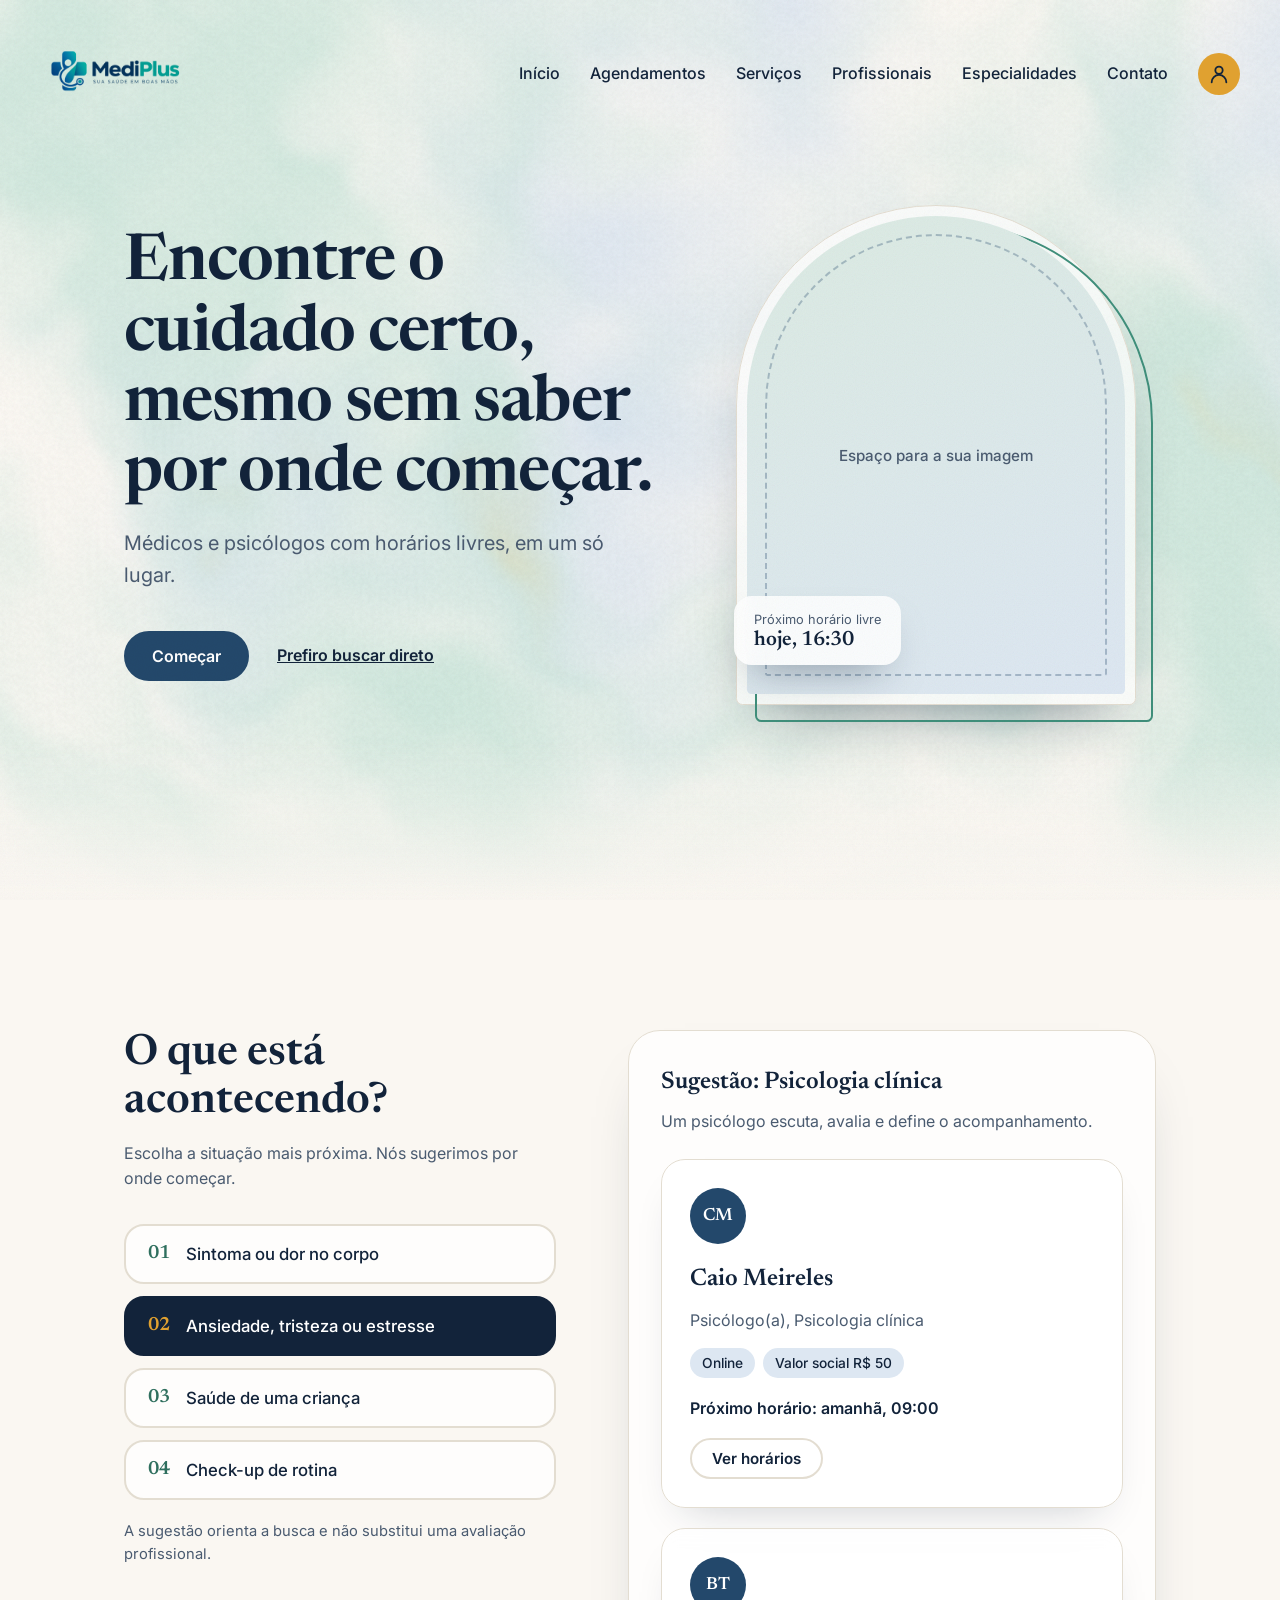
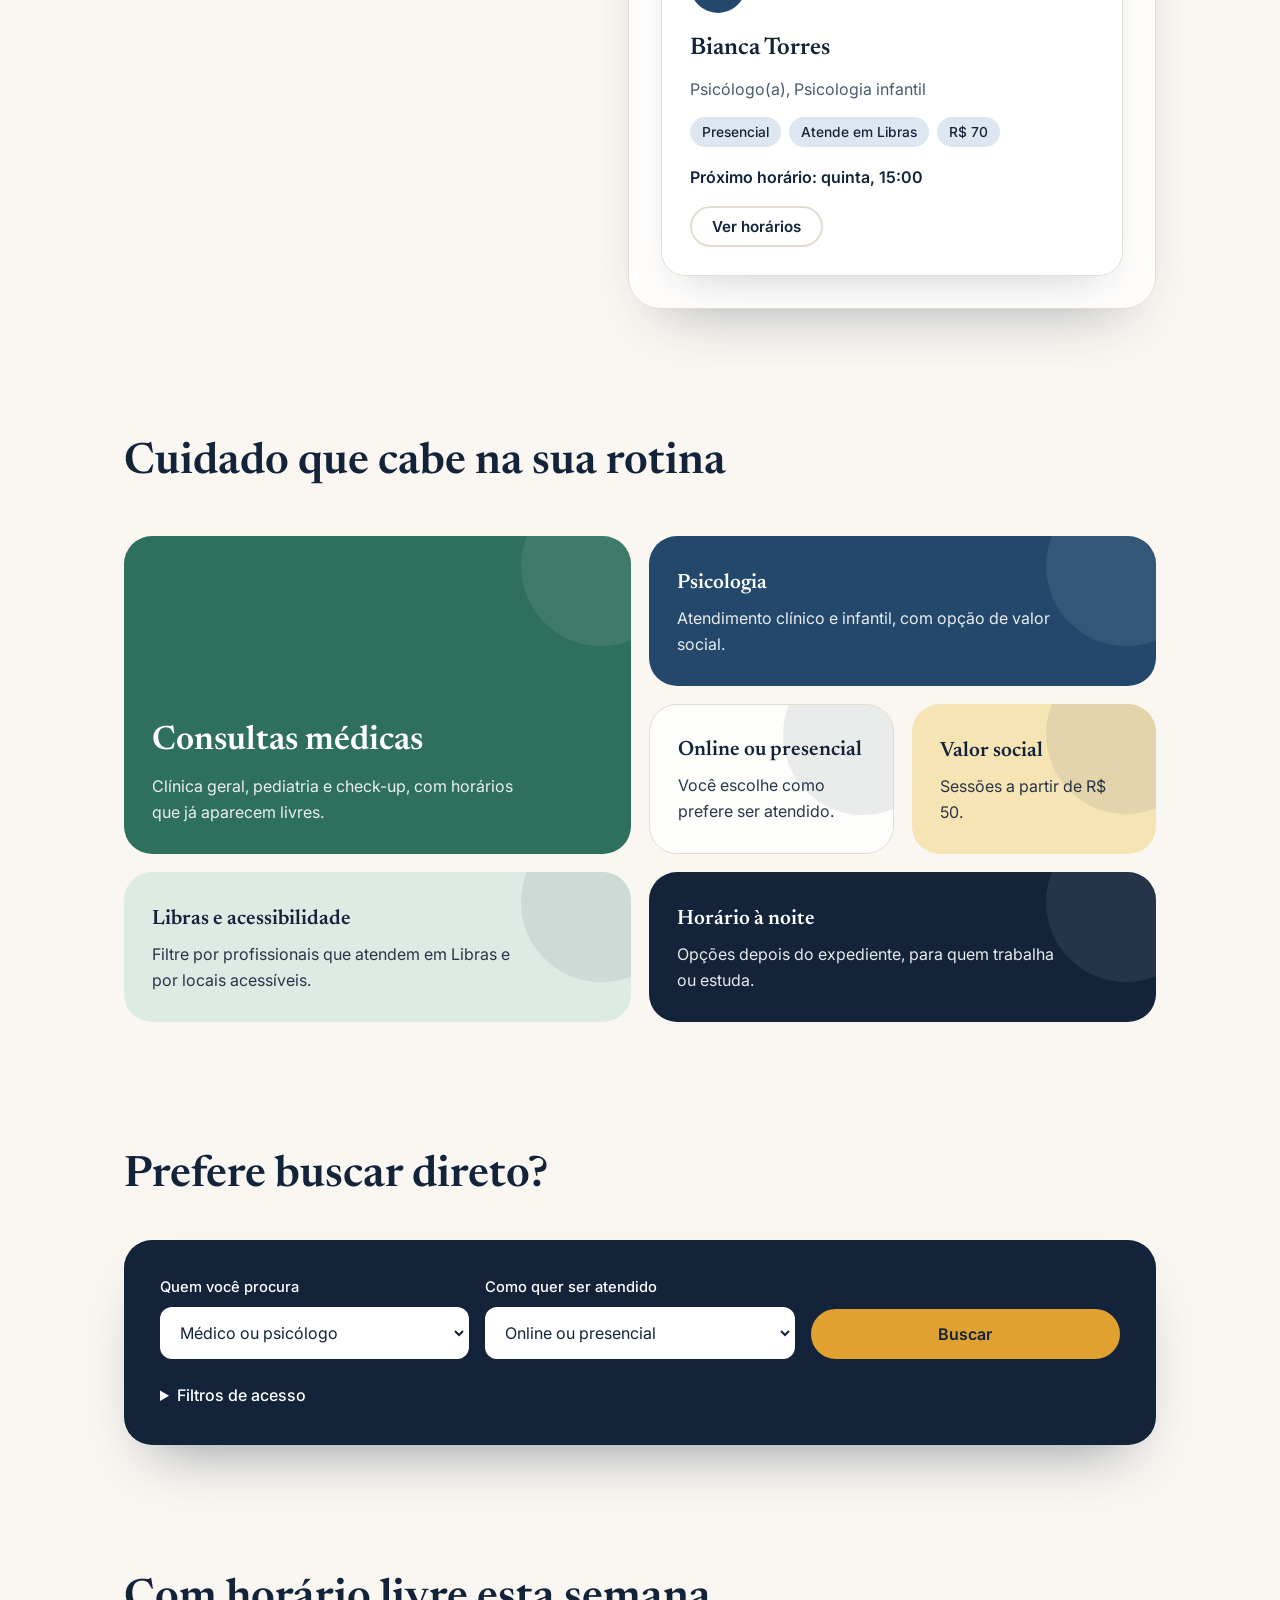
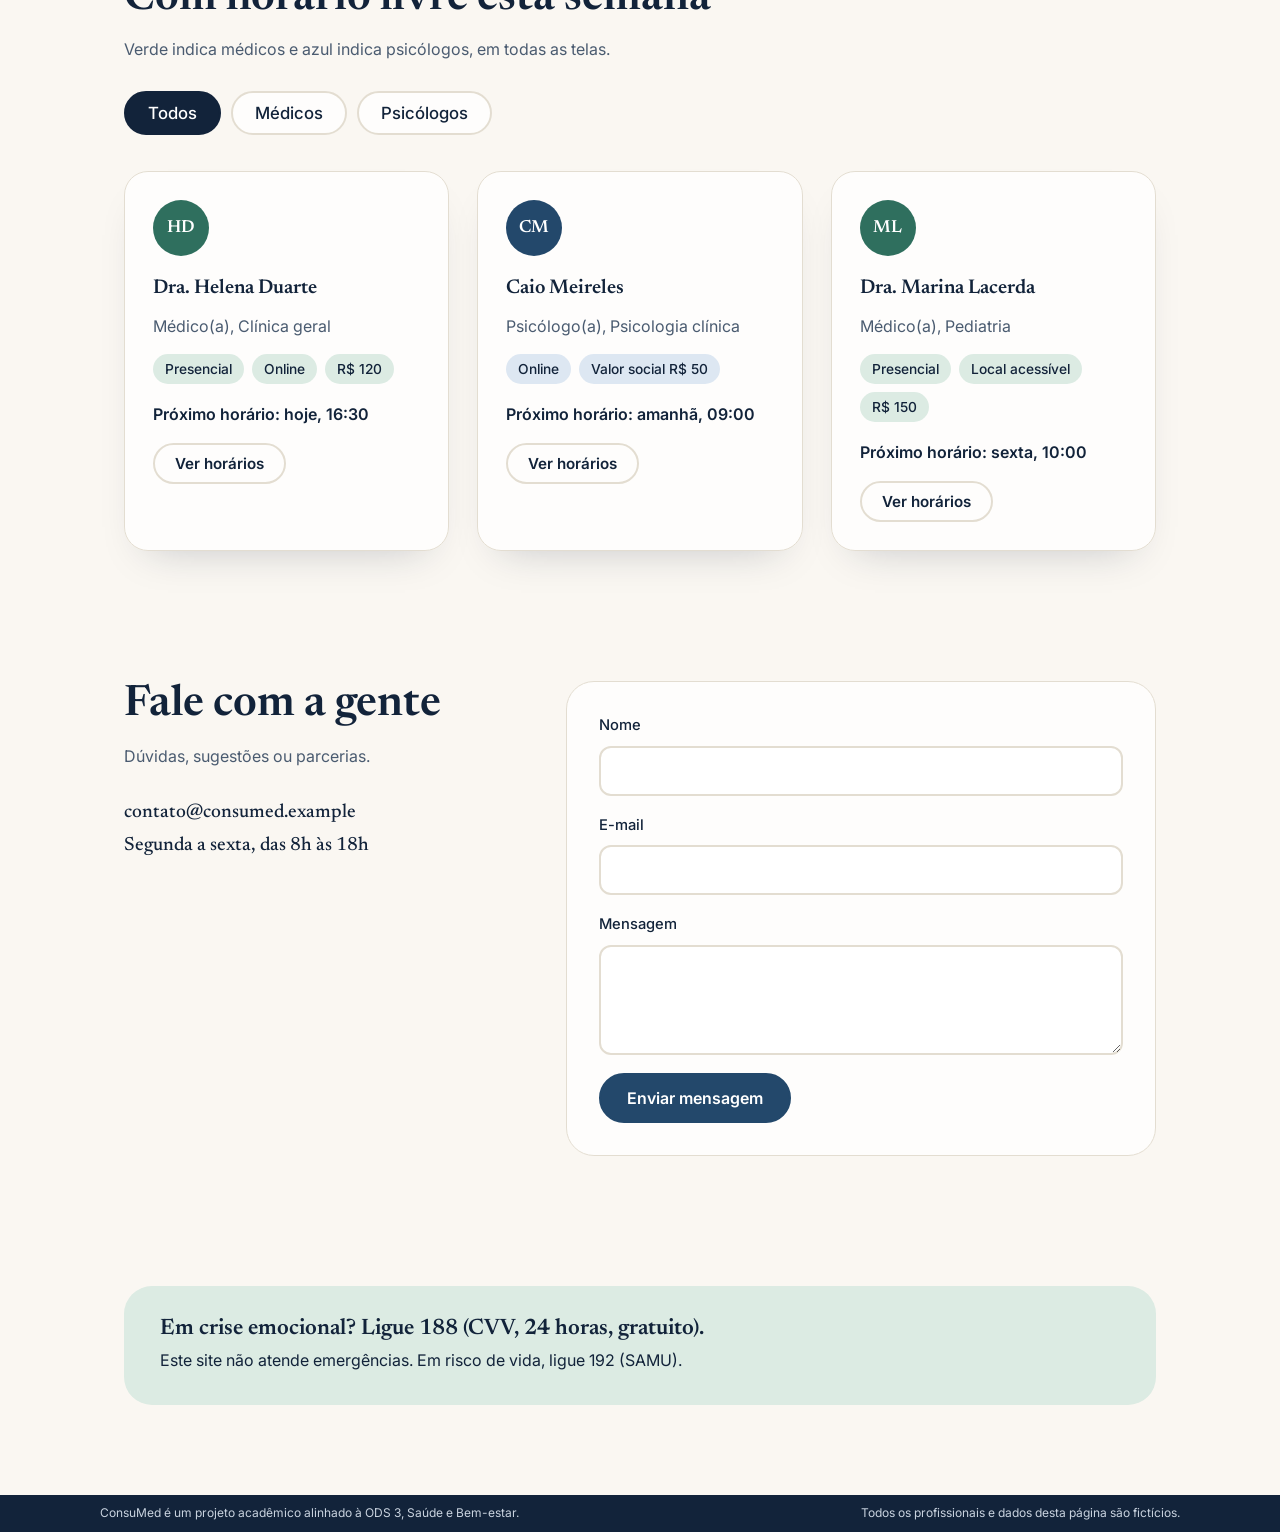
==== index.html @ 1f9f58d7 "Adicionado o botão especialidades na página index" ====
<!DOCTYPE html>
<html lang="pt-BR">
    <head>
        <meta charset="UTF-8" />
        <meta name="viewport" content="width=device-width, initial-scale=1, viewport-fit=cover" />
        <meta name="description" content="Encontre médicos e psicólogos com horários livres, mesmo sem saber por onde começar."/>
        <title>ConsuMed</title>
        <link rel="preconnect" href="https://fonts.googleapis.com" />
        <link rel="preconnect" href="https://fonts.gstatic.com" crossorigin />
        <link href="https://fonts.googleapis.com/css2?family=Inter:ital,opsz,wght@0,14..32,100..900;1,14..32,100..900&family=Newsreader:ital,opsz,wght@0,6..72,200..800;1,6..72,200..800&display=swap" rel="stylesheet"/>
        <link rel="stylesheet" href="style.css" />
    </head>
 
    <body>
        <header class="top" id="hd">
            <div class="in">
                <a class="logo" href="index.html">
                    <img src="imagens/logo.png" alt="ConsuMed, página inicial"/>
                </a>
                <nav aria-label="Principal" id="menu">
                    <a class="l" href="index.html#inicio">Início</a>
                    <a class="l" href="agendamento.html">Agendamentos</a>
                    <a class="l" href="index.html#servicos">Serviços</a>
                    <a class="l" href="index.html#profissionais">Profissionais</a>
                    <a class="l" href="especialidades.html">Especialidades</a>
                    <a class="l" href="index.html#contato">Contato</a>
                    <a class="user" href="#" aria-label="Entrar na sua conta">
                        <svg viewBox="0 0 24 24" width="22" height="22" fill="none" stroke=" currentColor"stroke-width="2" stroke-linecap="round" stroke-linejoin="round" aria-hidden="true">
                            <circle cx="12" cy="8" r="4" />
                            <path d="M4 21c0-4.4 3.6-8 8-8s8 3.6 8 8" />
                        </svg>
                    </a>
                </nav>
                <button class="burger" type="button" aria-label="Abrir menu" aria-expanded="false" aria-controls="menu">
                    <span></span>
                </button>
            </div>
        </header>
 
        <main>
            <section class="hero" id="inicio" aria-labelledby="h1">
                <canvas id="sh" aria-hidden="true"></canvas>
                <div class="wrap">
                    <div>
                        <h1 id="h1">Encontre o cuidado certo, mesmo sem saber por onde começar.</h1>
                        <p class="lead"> Médicos e psicólogos com horários livres, em um só lugar.</p>
                        <div class="cta">
                            <a class="btn" href="#comecar">Começar</a>
                            <a class="t" href="#buscar">Prefiro buscar direto</a>
                        </div>
                    </div>
                    <div class="arte">
                        <figure class="moldura" data-d=".12">
                            <div class="foto">
                                <!-- Para encaixar a imagem, coloque aqui: <img src="imagens/hero.jpg" alt="Descrição da imagem"> -->
                            </div>
                        </figure>
                        <div class="flutua" data-d=".4" aria-hidden="true">
                            <small>Próximo horário livre</small>
                            <b>hoje, 16:30</b>
                        </div>
                    </div>
                </div>
            </section>
 
            <section class="s c" id="comecar" aria-labelledby="t-comecar">
                <div class="wrap">
                    <h2 id="t-comecar">O que está acontecendo?</h2>
                    <p class="sub">Escolha a situação mais próxima. Nós sugerimos por onde começar.</p>
 
                    <div class="chips" id="chips" role="group" aria-label="Situações">
                        <button type="button" class="chip" aria-pressed="false" aria-controls="sug-0">Sintoma ou dor no corpo</button>
                        <button type="button" class="chip" aria-pressed="true" aria-controls="sug-1">Ansiedade, tristeza ou estresse</button>
                        <button type="button" class="chip" aria-pressed="false" aria-controls="sug-2">Saúde de uma criança</button>
                        <button type="button" class="chip" aria-pressed="false" aria-controls="sug-3">Check-up de rotina</button>
                    </div>
 
                    <div id="out" aria-live="polite">
                        <div class="fade" id="sug-0" hidden>
                            <h3>Sugestão: Clínica geral</h3>
                            <p class="why">O clínico avalia e encaminha, se preciso.</p>
                            <div class="pair">
                                <article class="pro m">
                                    <div class="av" aria-hidden="true">HD</div>
                                    <h3>Dra. Helena Duarte</h3>
                                    <p class="esp">Médico(a), Clínica geral</p>
                                    <ul class="tags">
                                        <li>Presencial</li>
                                        <li>Online</li>
                                        <li>R$ 120</li>
                                    </ul>
                                    <p class="slot">Próximo horário: hoje, 16:30</p>
                                    <a class="btn ghost" href="especialidades.html?profissional=helena-duarte">Ver horários</a>
                                </article>

                                <article class="pro m">
                                    <div class="av" aria-hidden="true">OP</div>
                                    <h3>Dr. Otávio Pires</h3>
                                    <p class="esp">Médico(a), Clínica geral</p>
                                    <ul class="tags">
                                        <li>Online</li>
                                        <li>R$ 90</li>
                                        <li>Horário à noite</li>
                                    </ul>
                                    <p class="slot">Próximo horário: amanhã, 19:00</p>
                                    <a class="btn ghost" href="especialidades.html?profissional=otavio-pires">Ver horários</a>
                                </article>
                            </div>
                        </div>
 
                        <div class="fade" id="sug-1">
                            <h3>Sugestão: Psicologia clínica</h3>
                            <p class="why">Um psicólogo escuta, avalia e define o acompanhamento.</p>
                            <div class="pair">
                                <article class="pro p">
                                    <div class="av" aria-hidden="true">CM</div>
                                    <h3>Caio Meireles</h3>
                                    <p class="esp">Psicólogo(a), Psicologia clínica</p>
                                    <ul class="tags">
                                        <li>Online</li>
                                        <li>Valor social R$ 50</li>
                                    </ul>
                                    <p class="slot">Próximo horário: amanhã, 09:00</p>
                                    <a class="btn ghost" href="especialidades.html?profissional=caio-meireles">Ver horários</a>
                                </article>

                                <article class="pro p">
                                    <div class="av" aria-hidden="true">BT</div>
                                    <h3>Bianca Torres</h3>
                                    <p class="esp">Psicólogo(a), Psicologia infantil</p>
                                    <ul class="tags">
                                        <li>Presencial</li>
                                        <li>Atende em Libras</li>
                                        <li>R$ 70</li>
                                    </ul>
                                    <p class="slot">Próximo horário: quinta, 15:00</p>
                                    <a class="btn ghost" href="especialidades.html?profissional=bianca-torres">Ver horários</a>
                                </article>
                            </div>
                        </div>
 
                        <div class="fade" id="sug-2" hidden>
                            <h3>Sugestão: Pediatria e psicologia infantil</h3>
                            <p class="why">Para crescimento, rotina, comportamento e aprendizagem.</p>
                            <div class="pair">
                                <article class="pro m">
                                    <div class="av" aria-hidden="true">ML</div>
                                    <h3>Dra. Marina Lacerda</h3>
                                    <p class="esp">Médico(a), Pediatria</p>
                                    <ul class="tags">
                                        <li>Presencial</li>
                                        <li>Local acessível</li>
                                        <li>R$ 150</li>
                                    </ul>
                                    <p class="slot">Próximo horário: sexta, 10:00</p>
                                    <a class="btn ghost" href="especialidades.html?profissional=marina-lacerda">Ver horários</a>
                                </article>

                                <article class="pro p">
                                    <div class="av" aria-hidden="true">BT</div>
                                    <h3>Bianca Torres</h3>
                                    <p class="esp">Psicólogo(a), Psicologia infantil</p>
                                    <ul class="tags">
                                        <li>Presencial</li>
                                        <li>Atende em Libras</li>
                                        <li>R$ 70</li>
                                    </ul>
                                    <p class="slot">Próximo horário: quinta, 15:00</p>
                                    <a class="btn ghost" href="especialidades.html?profissional=bianca-torres">Ver horários</a>
                                </article>
                            </div>
                        </div>
 
                        <div class="fade" id="sug-3" hidden>
                            <h3>Sugestão: Clínica geral</h3>
                            <p class="why">Consulta preventiva, sem sintoma específico.</p>
                            <div class="pair">
                                <article class="pro m">
                                    <div class="av" aria-hidden="true">HD</div>
                                    <h3>Dra. Helena Duarte</h3>
                                    <p class="esp">Médico(a), Clínica geral</p>
                                    <ul class="tags">
                                        <li>Presencial</li>
                                        <li>Online</li>
                                        <li>R$ 120</li>
                                    </ul>
                                    <p class="slot">Próximo horário: hoje, 16:30</p>
                                    <a class="btn ghost" href="especialidades.html?profissional=helena-duarte">Ver horários</a>
                                </article>

                                <article class="pro m">
                                    <div class="av" aria-hidden="true">OP</div>
                                    <h3>Dr. Otávio Pires</h3>
                                    <p class="esp">Médico(a), Clínica geral</p>
                                    <ul class="tags">
                                        <li>Online</li>
                                        <li>R$ 90</li>
                                        <li>Horário à noite</li>
                                    </ul>
                                    <p class="slot">Próximo horário: amanhã, 19:00</p>
                                    <a class="btn ghost" href="especialidades.html?profissional=otavio-pires">Ver horários
                                    </a>
                                </article>
                            </div>
                        </div>
                    </div>
 
                    <p class="sub">A sugestão orienta a busca e não substitui uma avaliação profissional.</p>
                </div>
            </section>
 
            <section class="s" id="servicos" aria-labelledby="t-serv">
                <div class="wrap">
                    <h2 id="t-serv">Cuidado que cabe na sua rotina</h2>
                    <div class="bento">
                        <article class="tile t-med">
                            <h3>Consultas médicas</h3>
                            <p>Clínica geral, pediatria e check-up, com horários que já aparecem livres.</p>
                        </article>

                        <article class="tile t-psi">
                            <h3>Psicologia</h3>
                            <p>Atendimento clínico e infantil, com opção de valor social.</p>
                        </article>

                        <article class="tile t-on">
                            <h3>Online ou presencial</h3>
                            <p>Você escolhe como prefere ser atendido.</p>
                        </article>

                        <article class="tile t-val">
                            <h3>Valor social</h3>
                            <p>Sessões a partir de R$ 50.</p>
                        </article>

                        <article class="tile t-lib">
                            <h3>Libras e acessibilidade</h3>
                            <p>Filtre por profissionais que atendem em Libras e por locais acessíveis.</p>
                        </article>

                        <article class="tile t-noi">
                            <h3>Horário à noite</h3>
                            <p>Opções depois do expediente, para quem trabalha ou estuda.</p>
                        </article>
                    </div>
                </div>
            </section>
 
            <section class="s c" id="buscar" aria-labelledby="t-buscar">
                <div class="wrap">
                    <h2 id="t-buscar">Prefere buscar direto?</h2>
                    <form class="search" method="get" action="especialidades.html">
                        <div class="fields">
                            <label for="profissional">Quem você procura
                                <select id="profissional" name="profissional">
                                    <option value="">Médico ou psicólogo</option>
                                    <option value="medico">Médico</option>
                                    <option value="psicologo">Psicólogo</option>
                                </select>
                            </label>
 
                            <label for="atendimento">Como quer ser atendido
                                <select id="atendimento" name="atendimento">
                                    <option value="">Online ou presencial</option>
                                    <option value="online">Online</option>
                                    <option value="presencial">Presencial</option>
                                </select>
                            </label>
 
                            <button class="btn" type="submit">Buscar</button>
                        </div>
 
                        <details>
                            <summary>Filtros de acesso</summary>
                            <div class="access">
                                <button type="button" class="tog" aria-pressed="false">Valor social</button>
                                <button type="button" class="tog" aria-pressed="false">Atende em Libras</button>
                                <button type="button" class="tog" aria-pressed="false">Local acessível</button>
                                <button type="button" class="tog" aria-pressed="false">Horário à noite</button>
                            </div>
                        </details>
                    </form>
                </div>
            </section>
 
            <section class="s c" id="profissionais" aria-labelledby="t-prof">
                <div class="wrap">
                    <h2 id="t-prof">Com horário livre esta semana</h2>
                    <p class="sub">Verde indica médicos e azul indica psicólogos, em todas as telas.</p>
                    <div class="tabs" role="group" aria-label="Filtrar por tipo">
                        <button type="button" class="tab" aria-pressed="true" data-f="todos">Todos</button>
                        <button type="button" class="tab" aria-pressed="false" data-f="m">Médicos</button>
                        <button type="button" class="tab" aria-pressed="false" data-f="p">Psicólogos</button>
                    </div>

                    <div class="list" id="feat">
                        <article class="pro m">
                            <div class="av" aria-hidden="true">HD</div>
                            <h3>Dra. Helena Duarte</h3>
                            <p class="esp">Médico(a), Clínica geral</p>
                            <ul class="tags">
                                <li>Presencial</li>
                                <li>Online</li>
                                <li>R$ 120</li>
                            </ul>
                            <p class="slot">Próximo horário: hoje, 16:30</p>
                            <a class="btn ghost" href="especialidades.html?profissional=helena-duarte">Ver horários</a>
                        </article>

                        <article class="pro p">
                            <div class="av" aria-hidden="true">CM</div>
                            <h3>Caio Meireles</h3>
                            <p class="esp">Psicólogo(a), Psicologia clínica</p>
                            <ul class="tags">
                                <li>Online</li>
                                <li>Valor social R$ 50</li>
                            </ul>
                            <p class="slot">Próximo horário: amanhã, 09:00</p>
                            <a class="btn ghost" href="especialidades.html?profissional=caio-meireles">Ver horários</a>
                        </article>

                        <article class="pro m">
                            <div class="av" aria-hidden="true">ML</div>
                            <h3>Dra. Marina Lacerda</h3>
                            <p class="esp">Médico(a), Pediatria</p>
                            <ul class="tags">
                                <li>Presencial</li>
                                <li>Local acessível</li>
                                <li>R$ 150</li>
                            </ul>
                            <p class="slot">Próximo horário: sexta, 10:00</p>
                            <a class="btn ghost" href="especialidades.html?profissional=marina-lacerda">Ver horários</a>
                        </article>
                    </div>
                </div>
            </section>
 
            <section class="s" id="contato" aria-labelledby="t-contato">
                <div class="wrap contato">
                    <div>
                        <h2 id="t-contato">Fale com a gente</h2>
                        <p class="sub">Dúvidas, sugestões ou parcerias.</p>
                        <p class="info">contato@consumed.example
                            <br />Segunda a sexta, das 8h às 18h
                        </p>
                    </div>
                    <form class="form" method="post" action="#">
                        <label for="nome">Nome
                            <input id="nome" name="nome" type="text" autocomplete="name" required />
                        </label>

                        <label for="email">E-mail
                            <input id="email" name="email" type="email" autocomplete="email" required/>
                        </label>

                        <label for="msg">Mensagem
                            <textarea id="msg" name="mensagem" rows="4" required></textarea>
                        </label>
                        <button class="btn" type="submit">Enviar mensagem</button>
                    </form>
                </div>
            </section>
 
            <div class="wrap">
                <div class="crisis" role="note">
                    <strong>Em crise emocional? Ligue 188 (CVV, 24 horas, gratuito).</strong>
                    <span>Este site não atende emergências. Em risco de vida, ligue 192 (SAMU).</span>
                </div>
            </div>
        </main>
 
        <footer>
            <div class="in">
                <span>ConsuMed é um projeto acadêmico alinhado à ODS 3, Saúde e Bem-estar.</span>
                <span>Todos os profissionais e dados desta página são fictícios.</span>
            </div>
        </footer>
 
        <script src="script.js" defer></script>
    </body>
</html>
---- style.css ----
/* Paleta: papel #FAF7F2, tinta #12233A, azul (psicólogos), verde (médicos), âmbar (destaque) */
:root {
    --paper: #faf7f2;
    --ink: #12233a;
    --amber: #e0a130;
    --muted: #4a5b70;
    --blue: #23486b;
    --green: #2f6f5e;
    --green-l: #3f8f7b;
    --mint: #dcebe3;
    --sky: #dde7f2;
    --line: #e3ddd1;
    --card: rgba(255, 255, 255, 0.72);
    --serif: 'Newsreader', Georgia, serif;
    --sans: 'Inter', system-ui, sans-serif;
}
* {
    margin: 0;
    padding: 0;
    box-sizing: border-box;
}
html {
    scroll-behavior: smooth;
    scroll-padding-top: 90px;
    overflow-x: clip;
}
body {
    font-family: var(--sans);
    font-size: 16px;
    line-height: 1.6;
    background: var(--paper);
    color: var(--ink);
    overflow-x: clip;
}
h1,
h2,
h3,
h4 {
    font-family: var(--serif);
    font-weight: 600;
    color: var(--ink);
}
[hidden] {
    display: none !important;
}
a:focus-visible,
button:focus-visible,
input:focus-visible,
textarea:focus-visible,
select:focus-visible {
    outline: 3px solid var(--amber);
    outline-offset: 3px;
}
.wrap {
    position: relative;
    z-index: 2;
    max-width: 1080px;
    margin: 0 auto;
    padding: 0 24px;
}
 
/* Grão sobre a página */
body::before {
    content: '';
    position: fixed;
    inset: 0;
    pointer-events: none;
    z-index: 50;
    opacity: 0.07;
    mix-blend-mode: multiply;
    background-image: url("data:image/svg+xml,%3Csvg xmlns='http://www.w3.org/2000/svg' width='160' height='160'%3E%3Cfilter id='n'%3E%3CfeTurbulence type='fractalNoise' baseFrequency='.9' numOctaves='2' stitchTiles='stitch'/%3E%3C/filter%3E%3Crect width='100%25' height='100%25' filter='url(%23n)'/%3E%3C/svg%3E");
}
 
/* Header fixo: transparente no topo, #12233A depois de rolar */
header {
    position: fixed;
    top: 0;
    left: 0;
    width: 100%;
    z-index: 1000;
    padding: 24px 40px;
    background: transparent;
    color: var(--ink);
    transition:
        background-color 0.3s ease,
        color 0.3s ease,
        padding 0.3s ease,
        box-shadow 0.3s ease;
}
header.scrolled,
header.open {
    background: #12233a;
    color: #ffffff;
}
header.scrolled {
    padding: 10px 40px;
    box-shadow: 0 2px 10px rgba(0, 0, 0, 0.2);
}
header .in {
    max-width: 1200px;
    margin: 0 auto;
    display: flex;
    align-items: center;
    justify-content: space-between;
    gap: 24px;
}
.logo img {
    width: 150px;
    display: block;
    transition: filter 0.3s ease;
}
header.scrolled .logo img,
header.open .logo img {
    filter: brightness(0) invert(1);
} /* remova se o logo já for claro */
nav {
    display: flex;
    align-items: center;
    gap: 30px;
}
nav a.l {
    text-decoration: none;
    color: inherit;
    font-weight: 500;
}
nav a.l:hover {
    text-decoration: underline;
    text-underline-offset: 6px;
}
.user {
    display: grid;
    place-items: center;
    width: 42px;
    height: 42px;
    border-radius: 50%;
    background: #e0a130;
    color: #12233a;
    transition: transform 0.2s ease;
}
.user:hover {
    transform: scale(1.06);
}
.burger {
    display: none;
    width: 44px;
    height: 44px;
    border: 0;
    background: transparent;
    color: inherit;
    cursor: pointer;
    place-items: center;
}
.burger span {
    display: block;
    width: 22px;
    height: 2px;
    background: currentColor;
    box-shadow:
        0 7px currentColor,
        0 -7px currentColor;
}
 
/* Botões */
.btn {
    display: inline-block;
    font: 600 1rem var(--sans);
    padding: 13px 26px;
    border-radius: 999px;
    background: var(--blue);
    color: #fff;
    text-decoration: none;
    border: 2px solid var(--blue);
    cursor: pointer;
    transition: background-color 0.2s ease;
}
.btn:hover {
    background: #1a3a5b;
}
.btn.ghost {
    background: transparent;
    color: var(--ink);
    border-color: var(--line);
    padding: 9px 20px;
    font-size: 0.95rem;
}
.btn.ghost:hover {
    background: #fff;
}
 
/* Hero */
.hero {
    position: relative;
    min-height: 100vh;
    display: flex;
    align-items: center;
    overflow: hidden;
    padding: 120px 0 110px;
}
#sh {
    position: absolute;
    inset: 0;
    width: 100%;
    height: 100%;
    background: linear-gradient(120deg, #dcebe3, #faf7f2 55%, #dde7f2);
}
.hero::after {
    content: '';
    position: absolute;
    left: 0;
    right: 0;
    bottom: 0;
    height: 160px;
    background: linear-gradient(transparent, var(--paper));
}
.hero .wrap {
    display: grid;
    gap: 56px;
    align-items: center;
    width: 100%;
}
.hero h1 {
    font-size: clamp(2.4rem, 5.4vw, 4rem);
    line-height: 1.1;
    letter-spacing: -0.015em;
    max-width: 12em;
    margin-bottom: 1rem;
}
.hero p.lead {
    font-size: 1.25rem;
    color: var(--muted);
    max-width: 26em;
}
.cta {
    margin-top: 40px;
    display: flex;
    flex-wrap: wrap;
    align-items: center;
    gap: 14px 28px;
}
.cta a.t {
    color: var(--ink);
    font-weight: 600;
}
.flutua {
    position: absolute;
    left: 4%;
    bottom: 40px;
    padding: 14px 20px;
    border-radius: 18px;
    background: rgba(255, 255, 255, 0.85);
    backdrop-filter: blur(8px);
    box-shadow: 0 20px 40px -20px rgba(18, 35, 58, 0.5);
    display: grid;
}
.flutua small {
    color: var(--muted);
    font-size: 0.8rem;
}
.flutua b {
    font: 600 1.3rem var(--serif);
}
 
/* Moldura da imagem do hero */
.arte {
    position: relative;
}
.moldura {
    position: relative;
    isolation: isolate;
    width: 100%;
    max-width: 400px;
    aspect-ratio: 4 / 5;
    margin: 0 auto;
    padding: 10px;
    background: rgba(255, 255, 255, 0.7);
    border: 1px solid var(--line);
    border-radius: 999px 999px 32px 32px;
    box-shadow: 0 30px 60px -30px rgba(18, 35, 58, 0.5);
}
.moldura::before {
    content: '';
    position: absolute;
    inset: 0;
    z-index: -1;
    transform: translate(18px, 18px);
    border: 2px solid var(--green-l);
    border-radius: inherit;
}
.foto {
    position: relative;
    width: 100%;
    height: 100%;
    overflow: hidden;
    border-radius: 999px 999px 22px 22px;
    background: linear-gradient(160deg, var(--mint), var(--sky));
}
.foto::after {
    content: 'Espaço para a sua imagem';
    position: absolute;
    inset: 18px;
    display: grid;
    place-items: center;
    padding: 24px;
    text-align: center;
    color: var(--muted);
    font: 500 0.95rem var(--sans);
    border: 2px dashed rgba(35, 72, 107, 0.3);
    border-radius: 999px 999px 14px 14px;
}
.foto img {
    position: absolute;
    inset: 0;
    z-index: 1;
    width: 100%;
    height: 100%;
    object-fit: cover;
}
 
/* Seções */
section.s {
    padding: 130px 0 0;
}
section.s h2 {
    font-size: clamp(1.9rem, 3.6vw, 2.7rem);
    line-height: 1.12;
}
.sub {
    color: var(--muted);
    max-width: 34em;
    margin: 14px 0 0;
}
.c {
    text-align: left;
}
 
/* Triagem em duas colunas */
#comecar .wrap {
    display: grid;
    gap: 0 72px;
    grid-template-columns: 1fr;
    grid-template-areas: 'h' 's' 'c' 'o' 'n';
}
#t-comecar {
    grid-area: h;
}
#comecar .sub:first-of-type {
    grid-area: s;
}
.chips {
    grid-area: c;
    display: flex;
    flex-direction: column;
    gap: 12px;
    margin-top: 32px;
    counter-reset: c;
}
#out {
    grid-area: o;
    margin-top: 32px;
    padding: 32px;
    background: var(--card);
    backdrop-filter: blur(8px);
    border: 1px solid var(--line);
    border-radius: 32px;
    box-shadow: 0 30px 60px -36px rgba(18, 35, 58, 0.4);
}
#comecar .sub:last-of-type {
    grid-area: n;
    font-size: 0.92rem;
    margin-top: 20px;
}
@media (min-width: 900px) {
    #comecar .wrap {
        grid-template-columns: 0.9fr 1.1fr;
        grid-template-areas: 'h o' 's o' 'c o' 'n o';
        grid-template-rows: auto auto auto 1fr;
        align-items: start;
    }
    #out {
        margin-top: 0;
    }
}
.chip,
.tab {
    font: 500 1.05rem var(--sans);
    border: 2px solid var(--line);
    background: var(--card);
    color: var(--ink);
    cursor: pointer;
    backdrop-filter: blur(6px);
}
.chip {
    display: flex;
    align-items: center;
    gap: 16px;
    text-align: left;
    padding: 18px 22px;
    border-radius: 20px;
    counter-increment: c;
}
.chip::before {
    content: counter(c, decimal-leading-zero);
    font: 600 1.2rem var(--serif);
    color: var(--green);
}
.chip:hover,
.tab:hover {
    border-color: var(--blue);
}
.chip[aria-pressed='true'],
.tab[aria-pressed='true'] {
    background: var(--ink);
    border-color: var(--ink);
    color: #fff;
}
.chip[aria-pressed='true']::before {
    color: var(--amber);
}
#out h3 {
    font-size: 1.5rem;
}
.why {
    color: var(--muted);
    margin: 8px 0 24px;
}
.fade {
    animation: entra 0.3s ease-out;
}
@keyframes entra {
    from {
        opacity: 0;
        transform: translateY(8px);
    }
    to {
        opacity: 1;
        transform: none;
    }
}
 
/* Serviços (bento) */
.bento {
    display: grid;
    gap: 18px;
    margin-top: 48px;
    grid-template-columns: repeat(4, 1fr);
    grid-auto-rows: minmax(150px, auto);
}
.tile {
    position: relative;
    overflow: hidden;
    padding: 28px;
    border-radius: 28px;
    display: flex;
    flex-direction: column;
    justify-content: flex-end;
    gap: 6px;
    background: var(--card);
    border: 1px solid var(--line);
}
.tile::after {
    content: '';
    position: absolute;
    top: -50px;
    right: -50px;
    width: 160px;
    height: 160px;
    border-radius: 50%;
    background: currentColor;
    opacity: 0.08;
}
.tile h3 {
    font-size: 1.3rem;
    color: inherit;
}
.tile p {
    max-width: 24em;
    opacity: 0.9;
}
.t-med {
    grid-column: span 2;
    grid-row: span 2;
    background: var(--green);
    color: #fff;
    border: 0;
}
.t-med h3 {
    font-size: 2.1rem;
}
.t-psi {
    grid-column: span 2;
    background: var(--blue);
    color: #fff;
    border: 0;
}
.t-val {
    background: #f6e4b5;
    border: 0;
}
.t-lib {
    grid-column: span 2;
    background: var(--mint);
    border: 0;
}
.t-noi {
    grid-column: span 2;
    background: var(--ink);
    color: #fff;
    border: 0;
}
@media (max-width: 760px) {
    .bento {
        grid-template-columns: 1fr 1fr;
    }
    .t-med,
    .t-psi,
    .t-lib,
    .t-noi {
        grid-column: span 2;
        grid-row: auto;
    }
}
 
/* Busca direta */
.search {
    margin-top: 40px;
    padding: 36px;
    background: var(--ink);
    color: #fff;
    border-radius: 28px;
    text-align: left;
    box-shadow: 0 30px 60px -30px rgba(18, 35, 58, 0.5);
}
.fields {
    display: grid;
    gap: 16px;
    grid-template-columns: repeat(auto-fit, minmax(200px, 1fr));
    align-items: end;
}
label {
    display: grid;
    gap: 8px;
    font-size: 0.92rem;
    font-weight: 500;
}
select,
input,
textarea {
    font: 400 1rem var(--sans);
    width: 100%;
    min-height: 50px;
    padding: 13px 14px;
    border: 2px solid transparent;
    border-radius: 12px;
    background: #fff;
    color: var(--ink);
}
.search .btn {
    background: var(--amber);
    border-color: var(--amber);
    color: var(--ink);
}
details {
    margin-top: 24px;
}
summary {
    cursor: pointer;
    font-weight: 500;
}
.access {
    display: flex;
    flex-wrap: wrap;
    gap: 10px;
    margin-top: 16px;
}
.tog {
    font: 500 0.95rem var(--sans);
    padding: 9px 16px;
    border-radius: 999px;
    border: 2px solid #4b6482;
    background: transparent;
    color: #fff;
    cursor: pointer;
}
.tog[aria-pressed='true'] {
    background: var(--amber);
    border-color: var(--amber);
    color: var(--ink);
}
 
/* Profissionais */
.tabs {
    display: flex;
    flex-wrap: wrap;
    gap: 10px;
    margin-top: 28px;
}
.tab {
    padding: 10px 22px;
    border-radius: 999px;
}
.list {
    display: grid;
    gap: 28px;
    grid-template-columns: repeat(auto-fit, minmax(280px, 1fr));
    margin-top: 36px;
}
.pair {
    display: grid;
    gap: 20px;
    grid-template-columns: 1fr;
}
.pro {
    display: grid;
    align-content: start;
    gap: 10px;
    padding: 28px;
    background: var(--card);
    backdrop-filter: blur(8px);
    border: 1px solid var(--line);
    border-radius: 24px;
    box-shadow: 0 20px 40px -24px rgba(18, 35, 58, 0.25);
    transition: transform 0.25s ease;
}
.list .pro:hover {
    transform: translateY(-6px);
}
.av {
    width: 56px;
    height: 56px;
    border-radius: 50%;
    display: grid;
    place-items: center;
    background: var(--green);
    color: #fff;
    font: 600 1.1rem var(--serif);
}
.pro.p .av {
    background: var(--blue);
}
.pro h3 {
    font-size: 1.25rem;
    margin-top: 6px;
}
.esp {
    color: var(--muted);
}
.tags {
    list-style: none;
    margin-top: 4px;
    display: flex;
    flex-wrap: wrap;
    gap: 8px;
}
.tags li {
    font-size: 0.86rem;
    font-weight: 500;
    padding: 4px 12px;
    border-radius: 999px;
    background: var(--mint);
}
.pro.p .tags li {
    background: var(--sky);
}
.slot {
    font-weight: 600;
    margin-top: 8px;
}
.pro .btn {
    justify-self: start;
    margin-top: 6px;
}
 
/* Contato */
.contato {
    display: grid;
    gap: 48px;
}
@media (min-width: 900px) {
    .contato {
        grid-template-columns: 0.8fr 1.2fr;
    }
}
.info {
    margin-top: 28px;
    font: 500 1.2rem/1.7 var(--serif);
}
.form {
    display: grid;
    gap: 18px;
    padding: 32px;
    background: var(--card);
    backdrop-filter: blur(8px);
    border: 1px solid var(--line);
    border-radius: 28px;
}
.form input,
.form textarea {
    border-color: var(--line);
    resize: vertical;
}
.form .btn {
    justify-self: start;
}
 
/* Aviso de crise e rodapé */
.crisis {
    margin-top: 130px;
    padding: 32px 36px;
    background: var(--mint);
    border-radius: 28px;
    display: flex;
    flex-wrap: wrap;
    gap: 8px 32px;
    align-items: center;
    justify-content: space-between;
}
.crisis strong {
    font: 600 1.4rem var(--serif);
}
footer {
    margin-top: 90px;
    padding: 10px 24px;
    background: var(--ink);
    color: #c9d3df;
    font-size: 0.75rem;
    line-height: 1.4;
}
footer .in {
    max-width: 1080px;
    margin: 0 auto;
    display: flex;
    flex-wrap: wrap;
    justify-content: space-between;
    gap: 4px 24px;
}
.pagina {
    min-height: 70vh;
    padding: 150px 0 0;
}
.pagina h1 {
    font-size: clamp(2.2rem, 4.5vw, 3.2rem);
    line-height: 1.1;
}
 
/* Desktop largo: hero em duas colunas */
@media (min-width: 900px) {
    .hero .wrap {
        grid-template-columns: 1.1fr 0.9fr;
    }
}
 
/* Menu mobile */
@media (max-width: 900px) {
    header {
        padding: 16px 20px;
    }
    header.scrolled {
        padding: 10px 20px;
    }
    .burger {
        display: grid;
    }
    nav {
        display: none;
        position: absolute;
        top: 100%;
        left: 0;
        right: 0;
        flex-direction: column;
        align-items: flex-start;
        gap: 0;
        padding: 8px 24px 24px;
        background: #12233a;
        color: #fff;
    }
    header.open nav {
        display: flex;
    }
    nav a.l {
        padding: 14px 0;
        width: 100%;
    }
    nav .user {
        margin-top: 12px;
    }
}
@media (max-width: 600px) {
    .search,
    .form,
    #out {
        padding: 22px;
    }
}
@media (prefers-reduced-motion: reduce) {
    html {
        scroll-behavior: auto;
    }
    .fade {
        animation: none;
    }
}
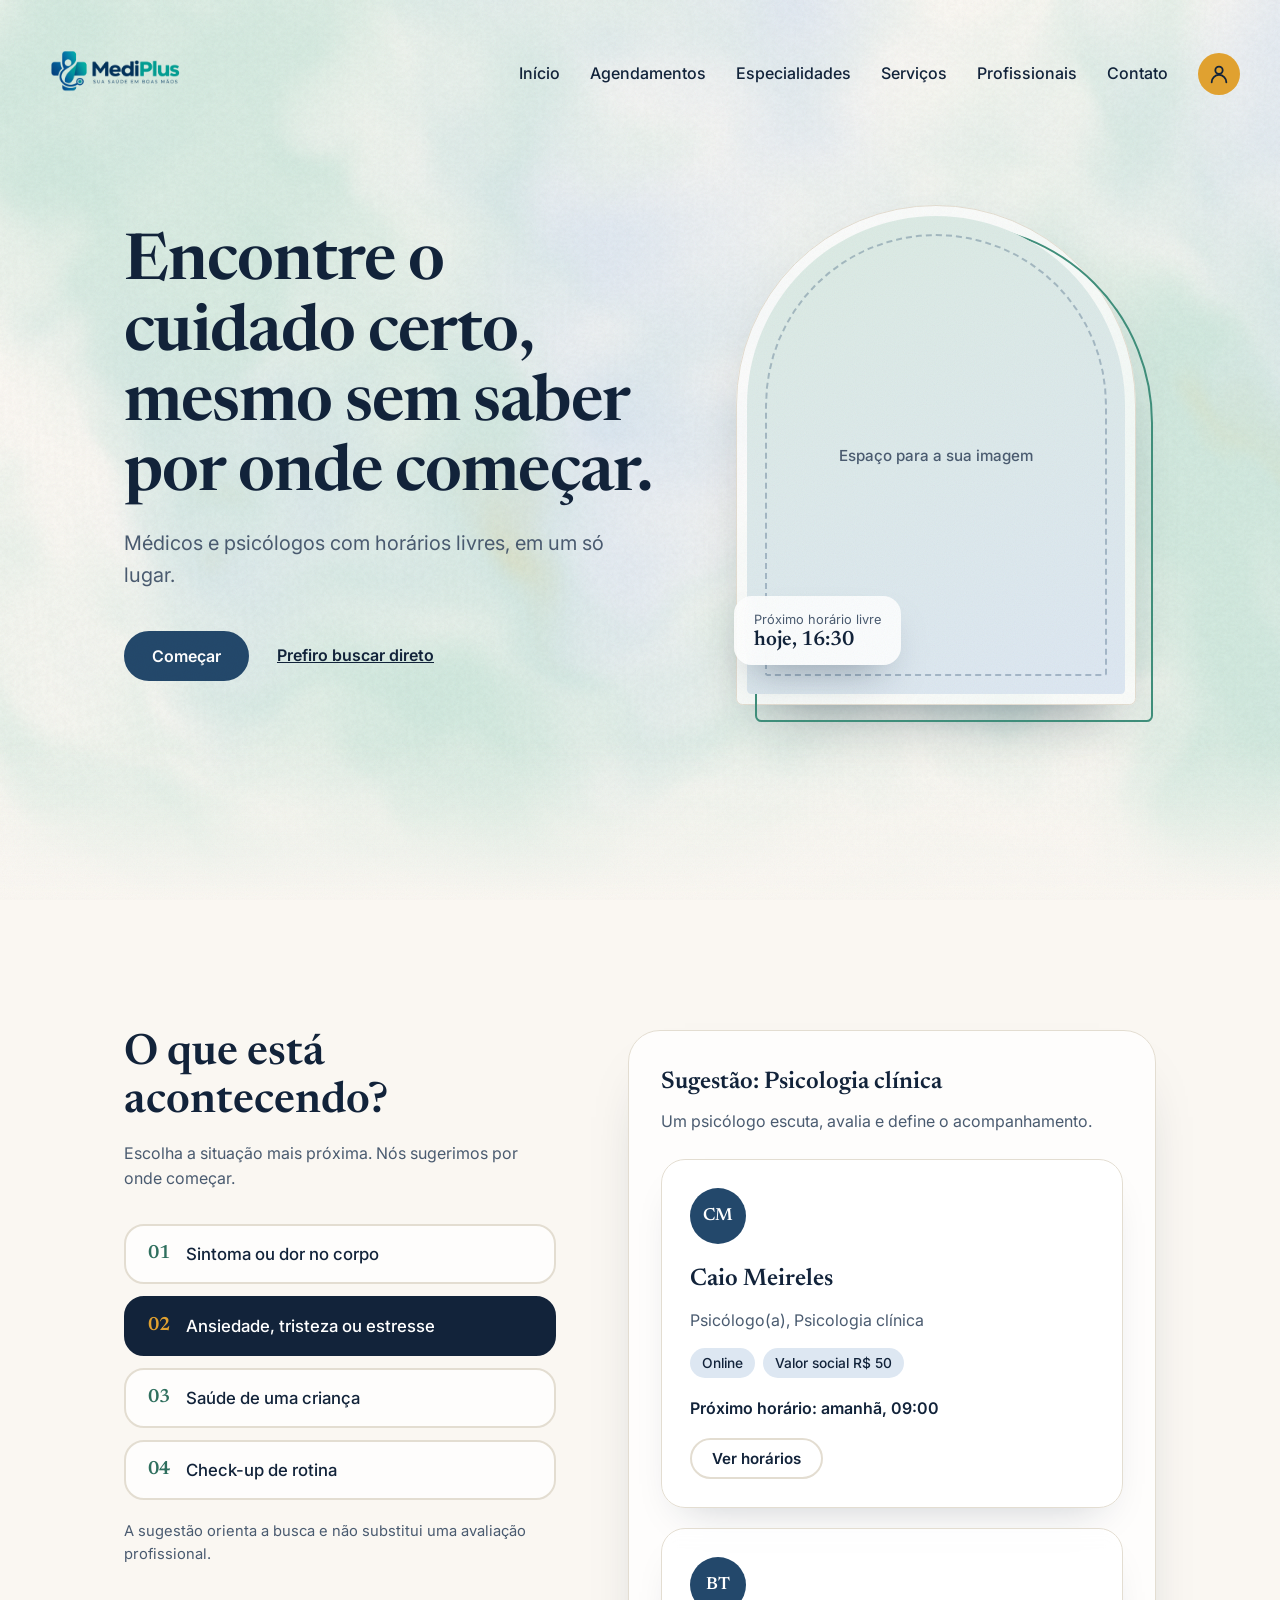
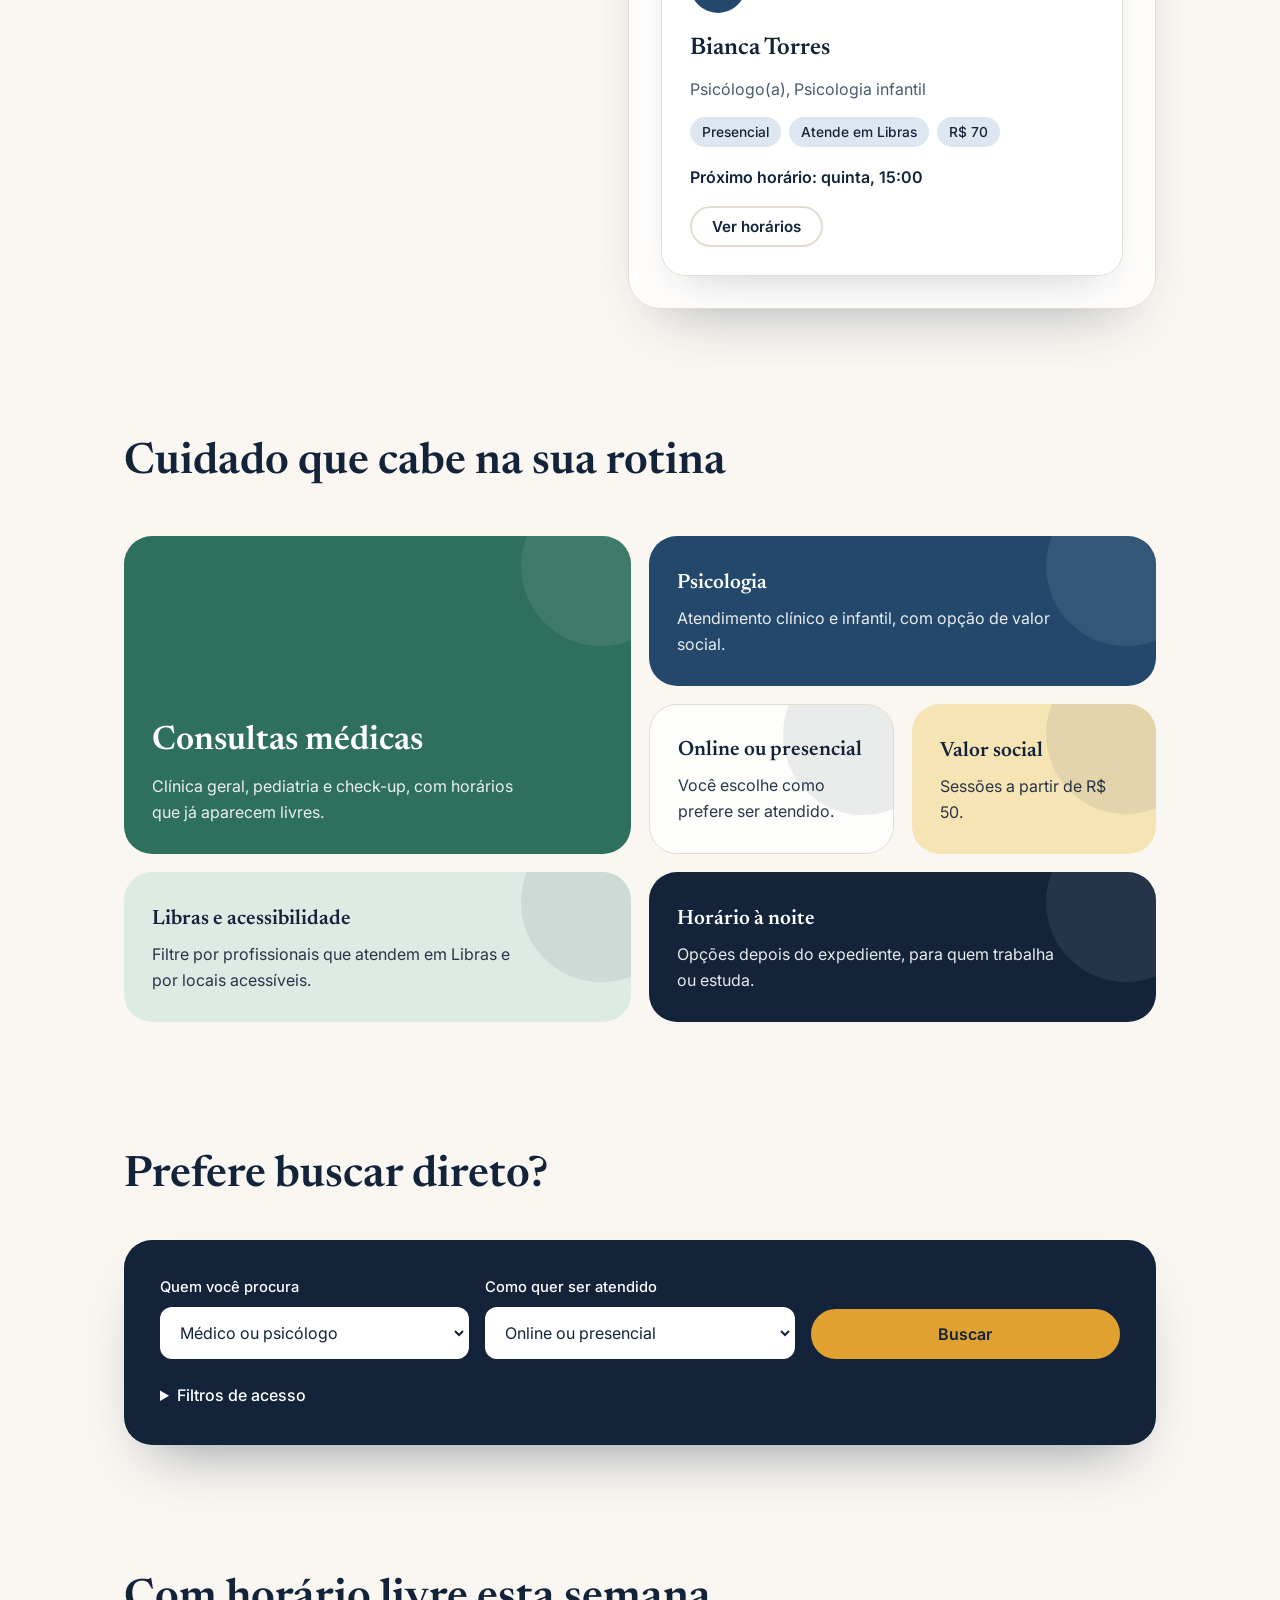
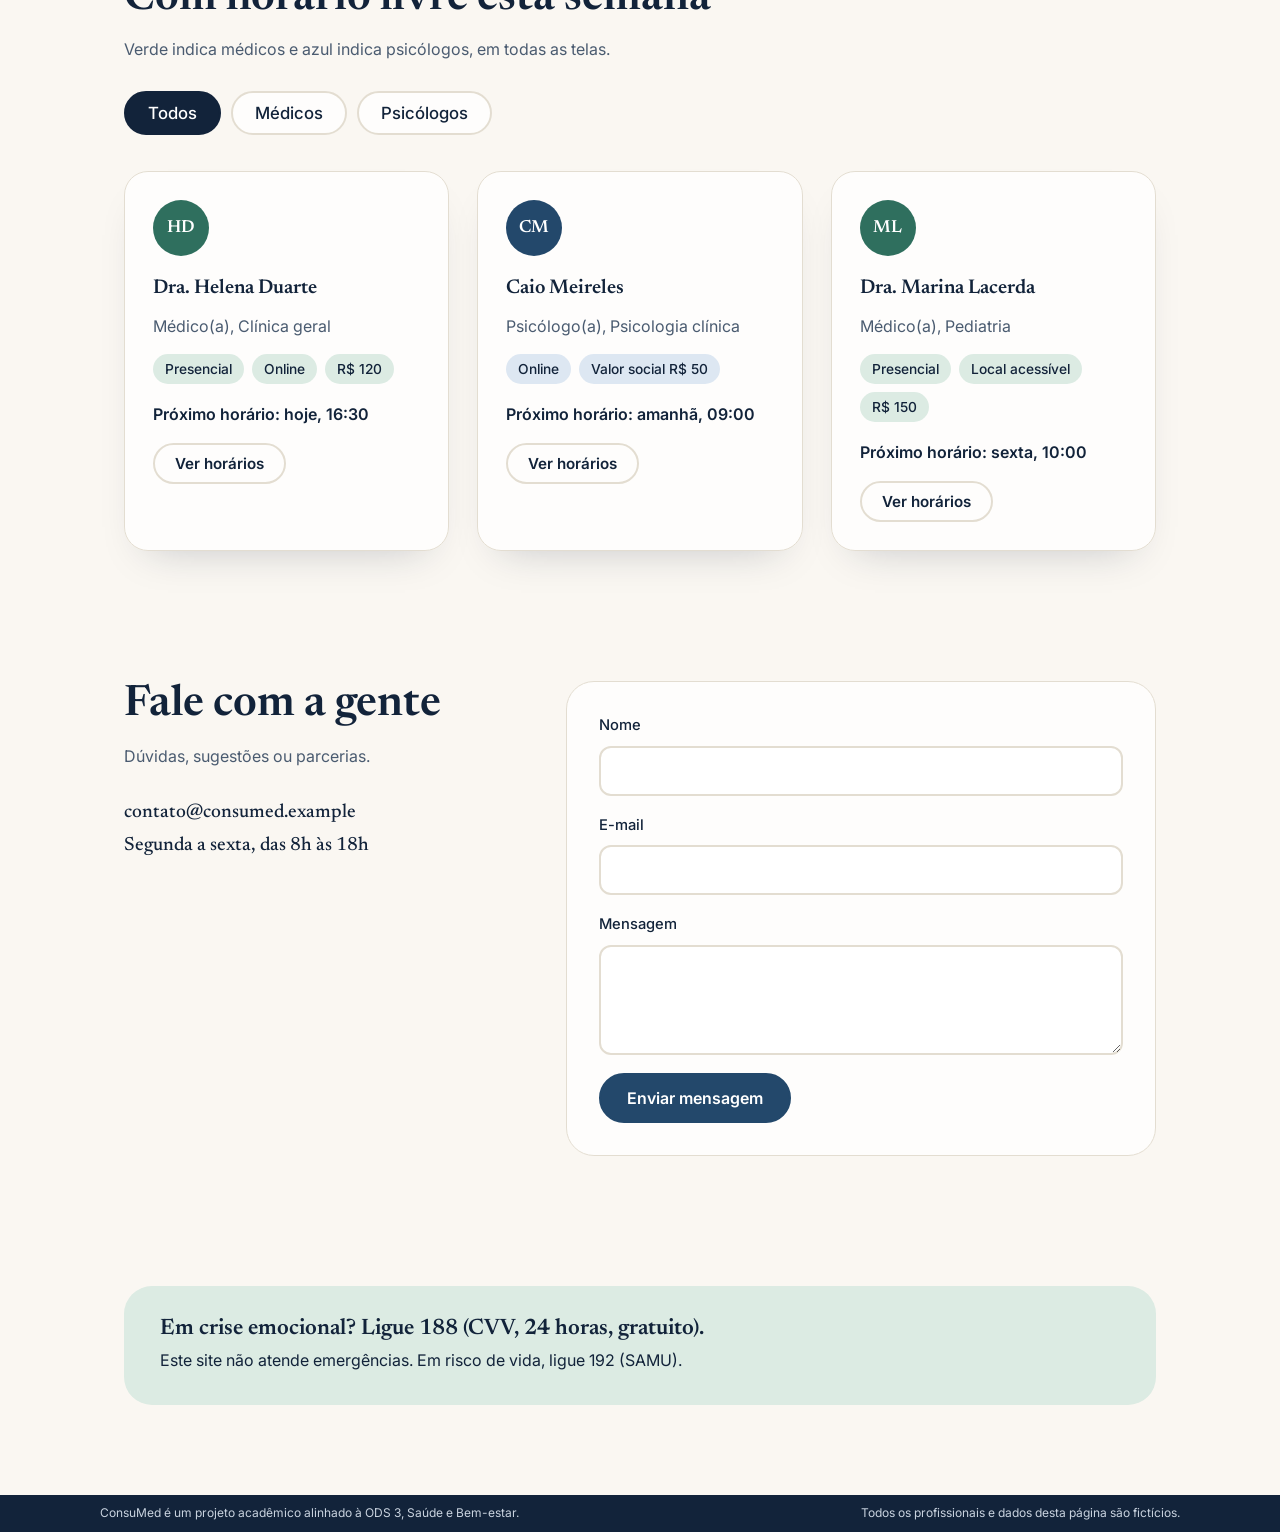
==== commit 8c16864a: "Adicionado fluxo de agendamento e página de especialidades. Implementa um novo fluxo de agendamento " ====
--- a/index.html
+++ b/index.html
@@ -20,12 +20,12 @@
                 <nav aria-label="Principal" id="menu">
                     <a class="l" href="index.html#inicio">Início</a>
                     <a class="l" href="agendamento.html">Agendamentos</a>
+                    <a class="l" href="especialidades.html">Especialidades</a>
                     <a class="l" href="index.html#servicos">Serviços</a>
                     <a class="l" href="index.html#profissionais">Profissionais</a>
-                    <a class="l" href="especialidades.html">Especialidades</a>
                     <a class="l" href="index.html#contato">Contato</a>
                     <a class="user" href="#" aria-label="Entrar na sua conta">
-                        <svg viewBox="0 0 24 24" width="22" height="22" fill="none" stroke=" currentColor"stroke-width="2" stroke-linecap="round" stroke-linejoin="round" aria-hidden="true">
+                        <svg viewBox="0 0 24 24" width="22" height="22" fill="none" stroke="currentColor" stroke-width="2" stroke-linecap="round" stroke-linejoin="round" aria-hidden="true">
                             <circle cx="12" cy="8" r="4" />
                             <path d="M4 21c0-4.4 3.6-8 8-8s8 3.6 8 8" />
                         </svg>
@@ -90,7 +90,7 @@
                                         <li>R$ 120</li>
                                     </ul>
                                     <p class="slot">Próximo horário: hoje, 16:30</p>
-                                    <a class="btn ghost" href="especialidades.html?profissional=helena-duarte">Ver horários</a>
+                                    <a class="btn ghost" href="agendamento.html?profissional=helena-duarte">Ver horários</a>
                                 </article>
 
                                 <article class="pro m">
@@ -103,7 +103,7 @@
                                         <li>Horário à noite</li>
                                     </ul>
                                     <p class="slot">Próximo horário: amanhã, 19:00</p>
-                                    <a class="btn ghost" href="especialidades.html?profissional=otavio-pires">Ver horários</a>
+                                    <a class="btn ghost" href="agendamento.html?profissional=otavio-pires">Ver horários</a>
                                 </article>
                             </div>
                         </div>
@@ -121,7 +121,7 @@
                                         <li>Valor social R$ 50</li>
                                     </ul>
                                     <p class="slot">Próximo horário: amanhã, 09:00</p>
-                                    <a class="btn ghost" href="especialidades.html?profissional=caio-meireles">Ver horários</a>
+                                    <a class="btn ghost" href="agendamento.html?profissional=caio-meireles">Ver horários</a>
                                 </article>
 
                                 <article class="pro p">
@@ -134,7 +134,7 @@
                                         <li>R$ 70</li>
                                     </ul>
                                     <p class="slot">Próximo horário: quinta, 15:00</p>
-                                    <a class="btn ghost" href="especialidades.html?profissional=bianca-torres">Ver horários</a>
+                                    <a class="btn ghost" href="agendamento.html?profissional=bianca-torres">Ver horários</a>
                                 </article>
                             </div>
                         </div>
@@ -153,7 +153,7 @@
                                         <li>R$ 150</li>
                                     </ul>
                                     <p class="slot">Próximo horário: sexta, 10:00</p>
-                                    <a class="btn ghost" href="especialidades.html?profissional=marina-lacerda">Ver horários</a>
+                                    <a class="btn ghost" href="agendamento.html?profissional=marina-lacerda">Ver horários</a>
                                 </article>
 
                                 <article class="pro p">
@@ -166,7 +166,7 @@
                                         <li>R$ 70</li>
                                     </ul>
                                     <p class="slot">Próximo horário: quinta, 15:00</p>
-                                    <a class="btn ghost" href="especialidades.html?profissional=bianca-torres">Ver horários</a>
+                                    <a class="btn ghost" href="agendamento.html?profissional=bianca-torres">Ver horários</a>
                                 </article>
                             </div>
                         </div>
@@ -185,7 +185,7 @@
                                         <li>R$ 120</li>
                                     </ul>
                                     <p class="slot">Próximo horário: hoje, 16:30</p>
-                                    <a class="btn ghost" href="especialidades.html?profissional=helena-duarte">Ver horários</a>
+                                    <a class="btn ghost" href="agendamento.html?profissional=helena-duarte">Ver horários</a>
                                 </article>
 
                                 <article class="pro m">
@@ -198,7 +198,7 @@
                                         <li>Horário à noite</li>
                                     </ul>
                                     <p class="slot">Próximo horário: amanhã, 19:00</p>
-                                    <a class="btn ghost" href="especialidades.html?profissional=otavio-pires">Ver horários
+                                    <a class="btn ghost" href="agendamento.html?profissional=otavio-pires">Ver horários
                                     </a>
                                 </article>
                             </div>
@@ -249,7 +249,7 @@
             <section class="s c" id="buscar" aria-labelledby="t-buscar">
                 <div class="wrap">
                     <h2 id="t-buscar">Prefere buscar direto?</h2>
-                    <form class="search" method="get" action="especialidades.html">
+                    <form class="search" method="get" action="agendamento.html">
                         <div class="fields">
                             <label for="profissional">Quem você procura
                                 <select id="profissional" name="profissional">
@@ -304,7 +304,7 @@
                                 <li>R$ 120</li>
                             </ul>
                             <p class="slot">Próximo horário: hoje, 16:30</p>
-                            <a class="btn ghost" href="especialidades.html?profissional=helena-duarte">Ver horários</a>
+                            <a class="btn ghost" href="agendamento.html?profissional=helena-duarte">Ver horários</a>
                         </article>
 
                         <article class="pro p">
@@ -316,7 +316,7 @@
                                 <li>Valor social R$ 50</li>
                             </ul>
                             <p class="slot">Próximo horário: amanhã, 09:00</p>
-                            <a class="btn ghost" href="especialidades.html?profissional=caio-meireles">Ver horários</a>
+                            <a class="btn ghost" href="agendamento.html?profissional=caio-meireles">Ver horários</a>
                         </article>
 
                         <article class="pro m">
@@ -329,7 +329,7 @@
                                 <li>R$ 150</li>
                             </ul>
                             <p class="slot">Próximo horário: sexta, 10:00</p>
-                            <a class="btn ghost" href="especialidades.html?profissional=marina-lacerda">Ver horários</a>
+                            <a class="btn ghost" href="agendamento.html?profissional=marina-lacerda">Ver horários</a>
                         </article>
                     </div>
                 </div>
--- a/style.css
+++ b/style.css
@@ -799,3 +799,345 @@
         animation: none;
     }
 }
+ 
+/* ===== Páginas internas: navegação atual ===== */
+nav a.l[aria-current='page'] {
+    text-decoration: underline;
+    text-decoration-color: var(--amber);
+    text-decoration-thickness: 3px;
+    text-underline-offset: 8px;
+}
+ 
+/* ===== Especialidades ===== */
+.esp-grid {
+    display: grid;
+    gap: 18px;
+    margin-top: 48px;
+    grid-template-columns: repeat(auto-fit, minmax(260px, 1fr));
+}
+.esp-card {
+    display: grid;
+    align-content: start;
+    gap: 10px;
+    padding: 28px;
+    border-radius: 28px;
+}
+.esp-card.e-geral {
+    background: var(--green);
+    color: #fff;
+}
+.esp-card.e-psi {
+    background: var(--blue);
+    color: #fff;
+}
+.esp-card.e-crianca {
+    background: var(--mint);
+}
+.esp-card h3 {
+    color: inherit;
+    font-size: 1.5rem;
+}
+.esp-card .para {
+    font-weight: 600;
+}
+.pagina .crisis,
+.s .crisis {
+    margin-top: 90px;
+}
+ 
+/* ===== Agendamentos ===== */
+.agenda {
+    display: grid;
+    gap: 40px;
+    margin-top: 48px;
+}
+.passo {
+    margin-bottom: 40px;
+}
+.passo h2 {
+    display: flex;
+    align-items: center;
+    gap: 12px;
+    font-size: 1.5rem;
+}
+.passo h2 span {
+    display: grid;
+    place-items: center;
+    width: 34px;
+    height: 34px;
+    border-radius: 50%;
+    background: var(--ink);
+    color: #fff;
+    font: 600 1rem var(--sans);
+}
+.escolhas {
+    display: grid;
+    gap: 12px;
+    margin-top: 18px;
+    grid-template-columns: repeat(auto-fit, minmax(230px, 1fr));
+}
+.escolha {
+    display: grid;
+    gap: 2px;
+    padding: 16px 18px;
+    text-align: left;
+    font: inherit;
+    color: var(--ink);
+    background: var(--card);
+    border: 2px solid var(--line);
+    border-left-width: 6px;
+    border-radius: 18px;
+    cursor: pointer;
+}
+.escolha.m {
+    border-left-color: var(--green);
+}
+.escolha.p {
+    border-left-color: var(--blue);
+}
+.escolha b {
+    font: 600 1.1rem var(--serif);
+}
+.escolha small {
+    color: var(--muted);
+    font-size: 0.88rem;
+}
+.escolha[aria-pressed='true'] {
+    background: #fff;
+    box-shadow:
+        0 0 0 2px var(--ink),
+        0 12px 30px -18px rgba(18, 35, 58, 0.5);
+}
+.dias,
+.horas {
+    display: flex;
+    flex-wrap: wrap;
+    gap: 10px;
+    margin-top: 18px;
+}
+.dia,
+.hora {
+    font: 500 1rem var(--sans);
+    color: var(--ink);
+    background: var(--card);
+    border: 2px solid var(--line);
+    border-radius: 14px;
+    cursor: pointer;
+}
+.dia {
+    display: grid;
+    justify-items: center;
+    min-width: 72px;
+    padding: 8px 16px;
+    line-height: 1.3;
+}
+.dia small {
+    text-transform: capitalize;
+    opacity: 0.75;
+}
+.hora {
+    padding: 10px 18px;
+}
+.dia:hover,
+.hora:hover:not(:disabled) {
+    border-color: var(--blue);
+}
+.dia[aria-pressed='true'],
+.hora[aria-pressed='true'] {
+    background: var(--ink);
+    border-color: var(--ink);
+    color: #fff;
+}
+.hora:disabled {
+    opacity: 0.45;
+    text-decoration: line-through;
+    cursor: not-allowed;
+}
+.dica {
+    margin-top: 16px;
+    color: var(--muted);
+}
+.resumo {
+    padding: 28px;
+    background: var(--card);
+    backdrop-filter: blur(8px);
+    border: 1px solid var(--line);
+    border-radius: 28px;
+    box-shadow: 0 30px 60px -36px rgba(18, 35, 58, 0.4);
+}
+.resumo h2 {
+    font-size: 1.4rem;
+}
+.resumo dl {
+    display: grid;
+    gap: 4px;
+    margin: 16px 0 22px;
+}
+.resumo dt {
+    font-size: 0.82rem;
+    color: var(--muted);
+}
+.resumo dd {
+    margin-bottom: 8px;
+    font-weight: 600;
+}
+.resumo form {
+    display: grid;
+    gap: 14px;
+}
+.resumo input,
+.resumo select {
+    border-color: var(--line);
+}
+.aviso {
+    min-height: 1.6em;
+    margin-top: 14px;
+    font-weight: 600;
+}
+.aviso.ok {
+    color: var(--green);
+}
+.aviso.erro {
+    color: #9b2c2c;
+}
+.nota {
+    margin-top: 10px;
+    font-size: 0.82rem;
+    color: var(--muted);
+}
+.minhas {
+    margin-top: 80px;
+}
+.minhas h2 {
+    font-size: 1.9rem;
+}
+.consultas {
+    display: grid;
+    gap: 12px;
+    margin-top: 20px;
+    list-style: none;
+}
+.consulta {
+    display: flex;
+    flex-wrap: wrap;
+    align-items: center;
+    justify-content: space-between;
+    gap: 12px;
+    padding: 18px 22px;
+    background: var(--card);
+    border: 1px solid var(--line);
+    border-radius: 20px;
+}
+.consulta strong {
+    display: block;
+    font: 600 1.1rem var(--serif);
+}
+.consulta span {
+    color: var(--muted);
+}
+@media (min-width: 960px) {
+    .agenda {
+        grid-template-columns: 1fr 360px;
+        align-items: start;
+    }
+    .resumo {
+        position: sticky;
+        top: 100px;
+    }
+}
+ 
+/* ===== Especialidades: informações e rede de saúde ===== */
+.alerta {
+    margin-top: 32px;
+    padding: 20px 24px;
+    background: #f6e4b5;
+    border-radius: 20px;
+}
+.alerta strong {
+    display: block;
+    font: 600 1.2rem var(--serif);
+}
+.local-bar {
+    display: grid;
+    gap: 14px;
+    margin-top: 40px;
+    padding: 28px;
+    background: var(--ink);
+    color: #fff;
+    border-radius: 28px;
+}
+.local-bar .btn {
+    justify-self: start;
+    background: var(--amber);
+    border-color: var(--amber);
+    color: var(--ink);
+}
+.local-bar .btn.ghost {
+    background: transparent;
+    border-color: #4b6482;
+    color: #fff;
+}
+.local-bar .nota {
+    color: #c9d3df;
+}
+.local-bar .aviso {
+    min-height: 0;
+    margin: 0;
+}
+.local-bar .aviso.ok {
+    color: #9fd8c5;
+}
+.local-bar .aviso.erro {
+    color: #ffb4a8;
+}
+.local-form {
+    display: flex;
+    flex-wrap: wrap;
+    gap: 10px;
+    align-items: end;
+}
+.local-form label {
+    flex: 1 1 260px;
+}
+.ajuda {
+    margin-top: 20px;
+    padding: 18px 22px;
+    background: var(--mint);
+    border-radius: 20px;
+}
+.lugar-acoes {
+    display: flex;
+    flex-wrap: wrap;
+    align-items: center;
+    gap: 14px;
+}
+.lugar-acoes a:not(.btn) {
+    color: var(--blue);
+    font-weight: 600;
+}
+.selo {
+    display: inline-block;
+    margin-right: 8px;
+    padding: 2px 10px;
+    background: var(--mint);
+    border-radius: 999px;
+    color: var(--green);
+    font-size: 0.8rem;
+}
+#rodape-lugares {
+    margin-top: 14px;
+}
+.info-grid {
+    display: grid;
+    gap: 18px;
+    margin-top: 40px;
+    grid-template-columns: repeat(auto-fit, minmax(240px, 1fr));
+}
+.info-grid .tile {
+    justify-content: flex-start;
+}
+.pro .local {
+    color: var(--muted);
+    font-size: 0.92rem;
+}
+ 
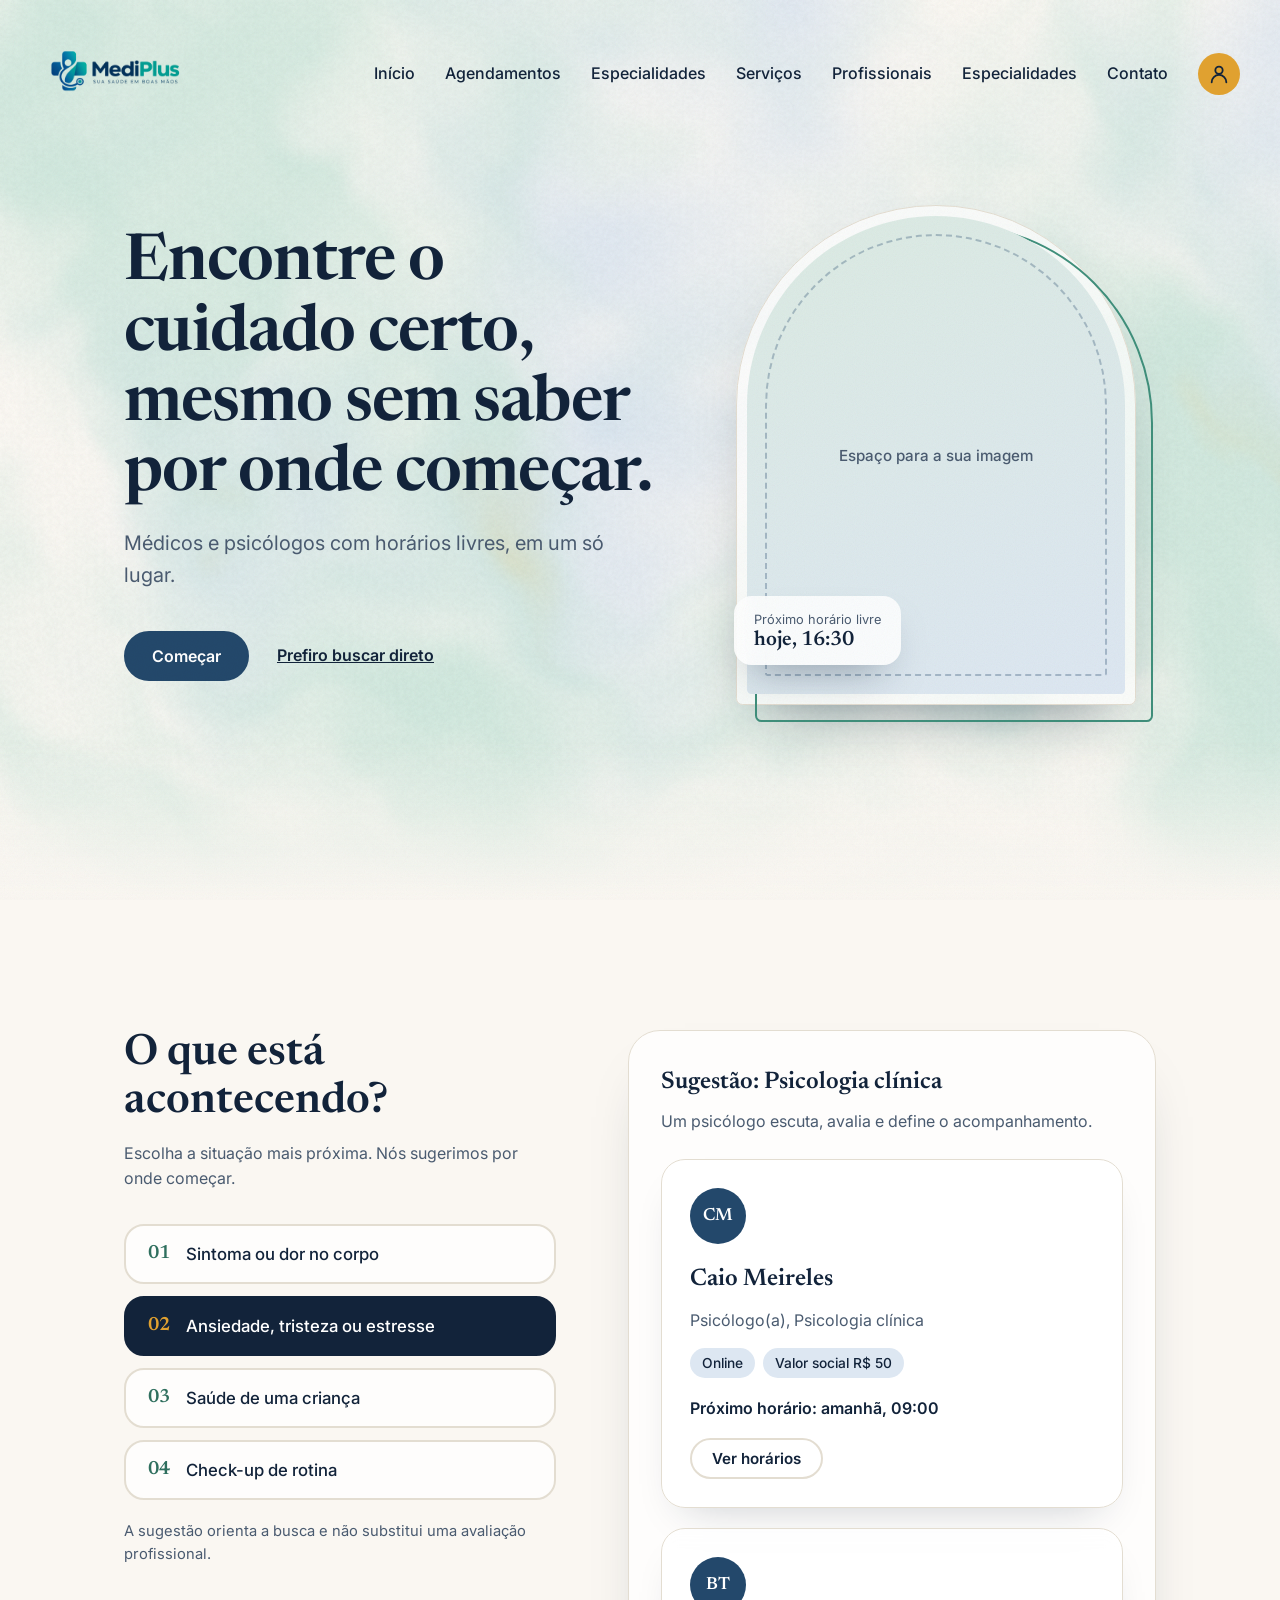
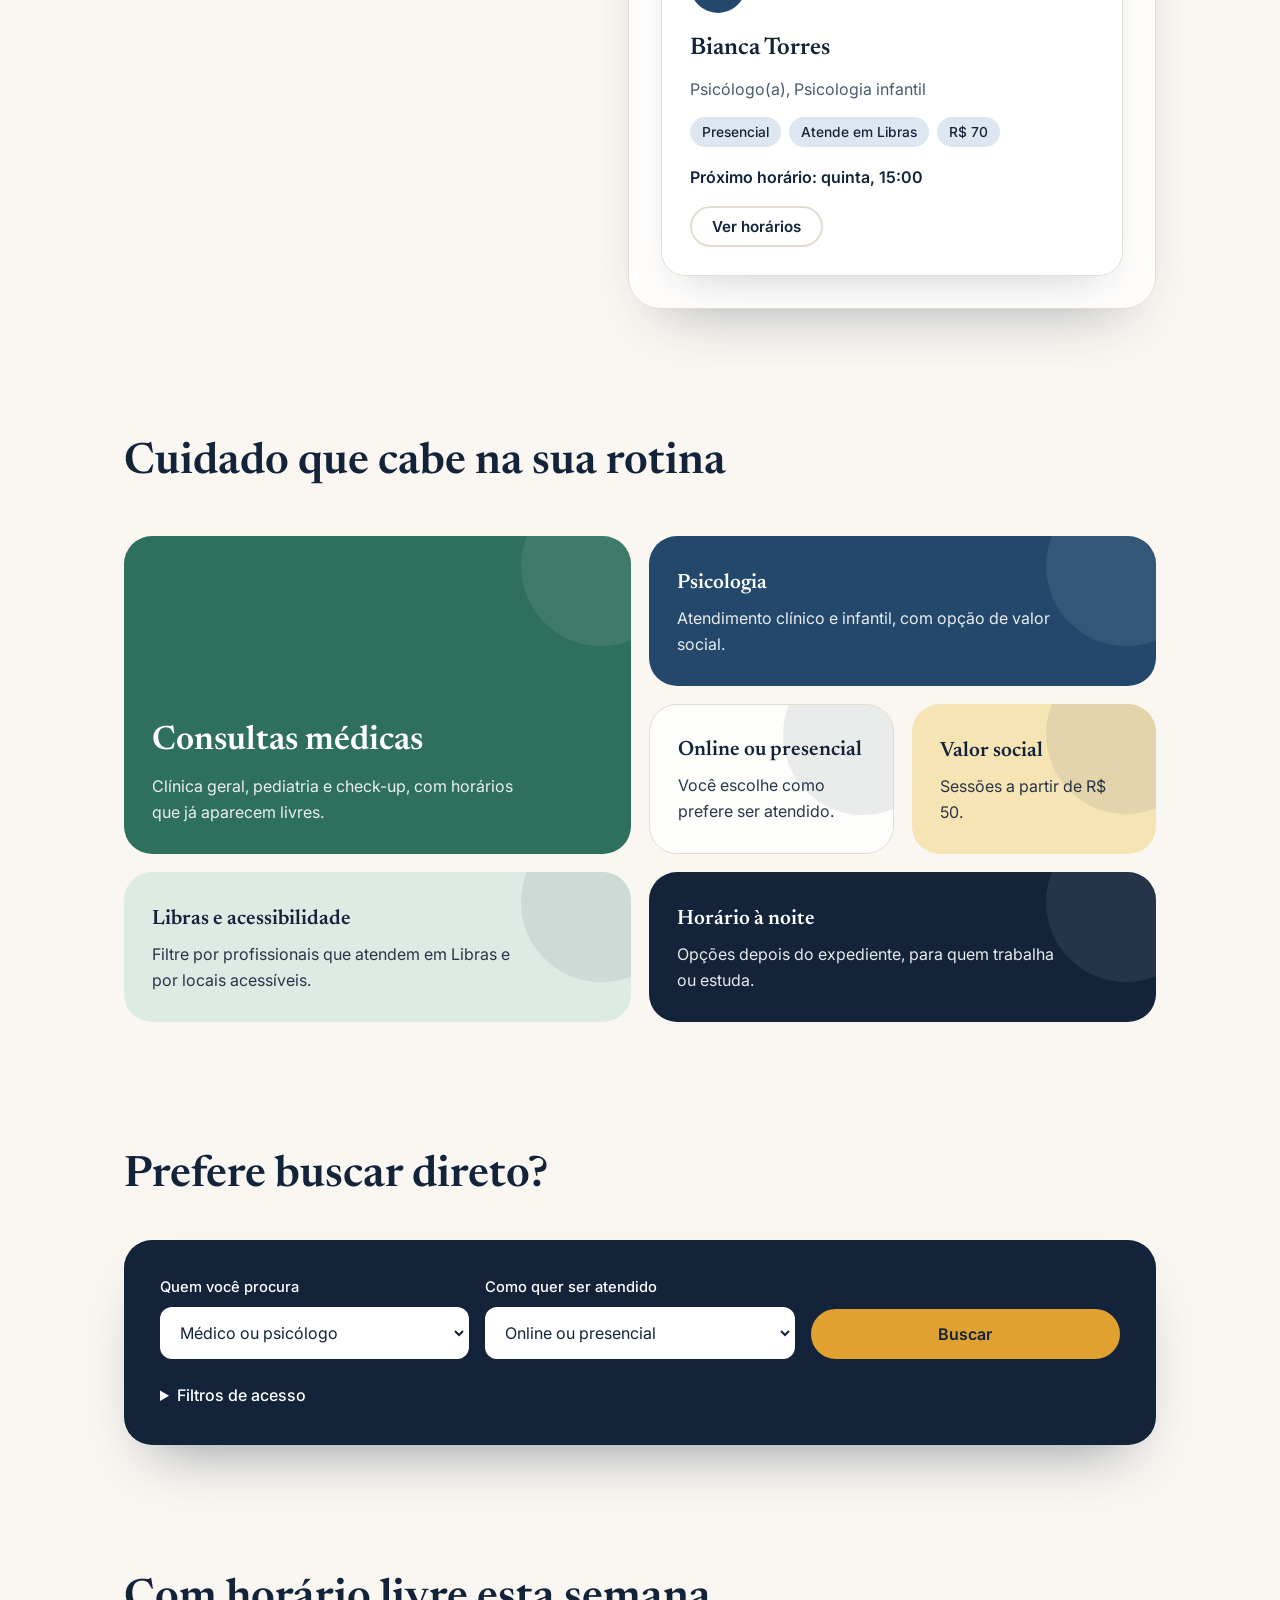
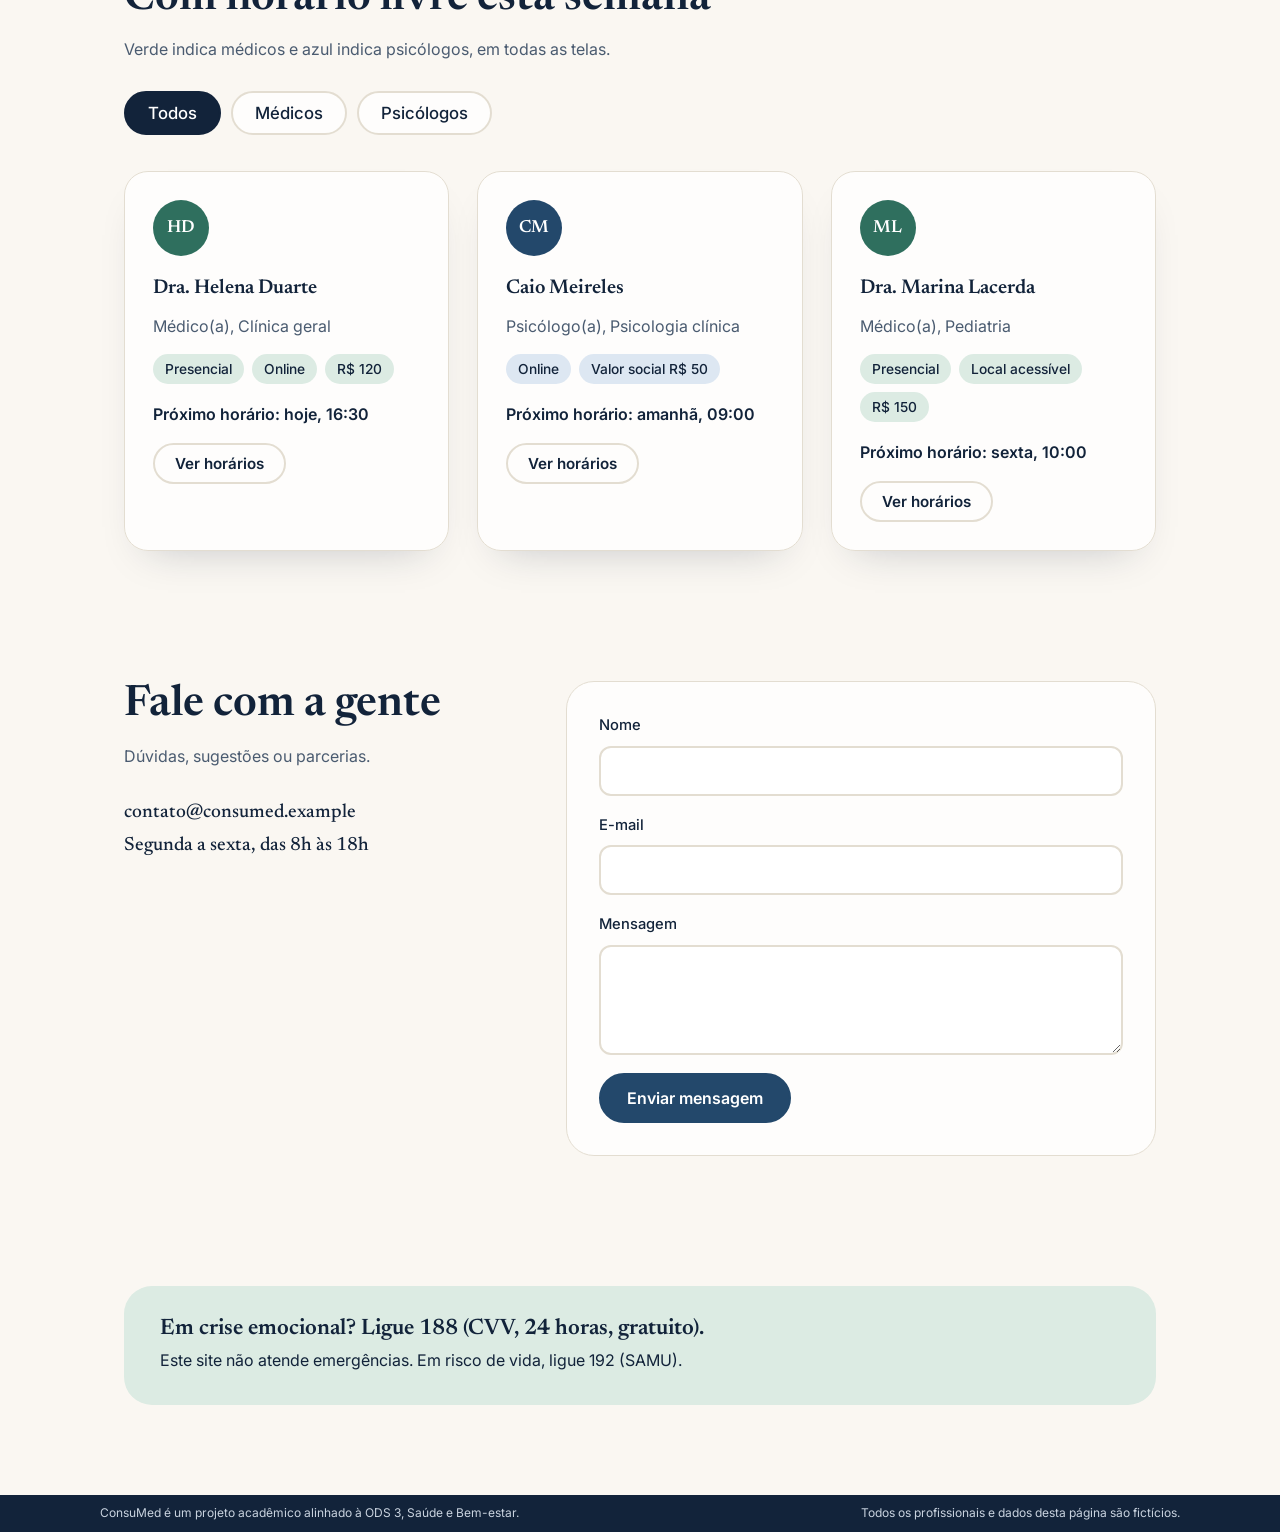
==== commit f7b94340: "Merge branch 'main' of https://github.com/arthurfellype1309/Consumed" ====
--- a/index.html
+++ b/index.html
@@ -23,6 +23,7 @@
                     <a class="l" href="especialidades.html">Especialidades</a>
                     <a class="l" href="index.html#servicos">Serviços</a>
                     <a class="l" href="index.html#profissionais">Profissionais</a>
+                    <a class="l" href="especialidades.html">Especialidades</a>
                     <a class="l" href="index.html#contato">Contato</a>
                     <a class="user" href="#" aria-label="Entrar na sua conta">
                         <svg viewBox="0 0 24 24" width="22" height="22" fill="none" stroke="currentColor" stroke-width="2" stroke-linecap="round" stroke-linejoin="round" aria-hidden="true">
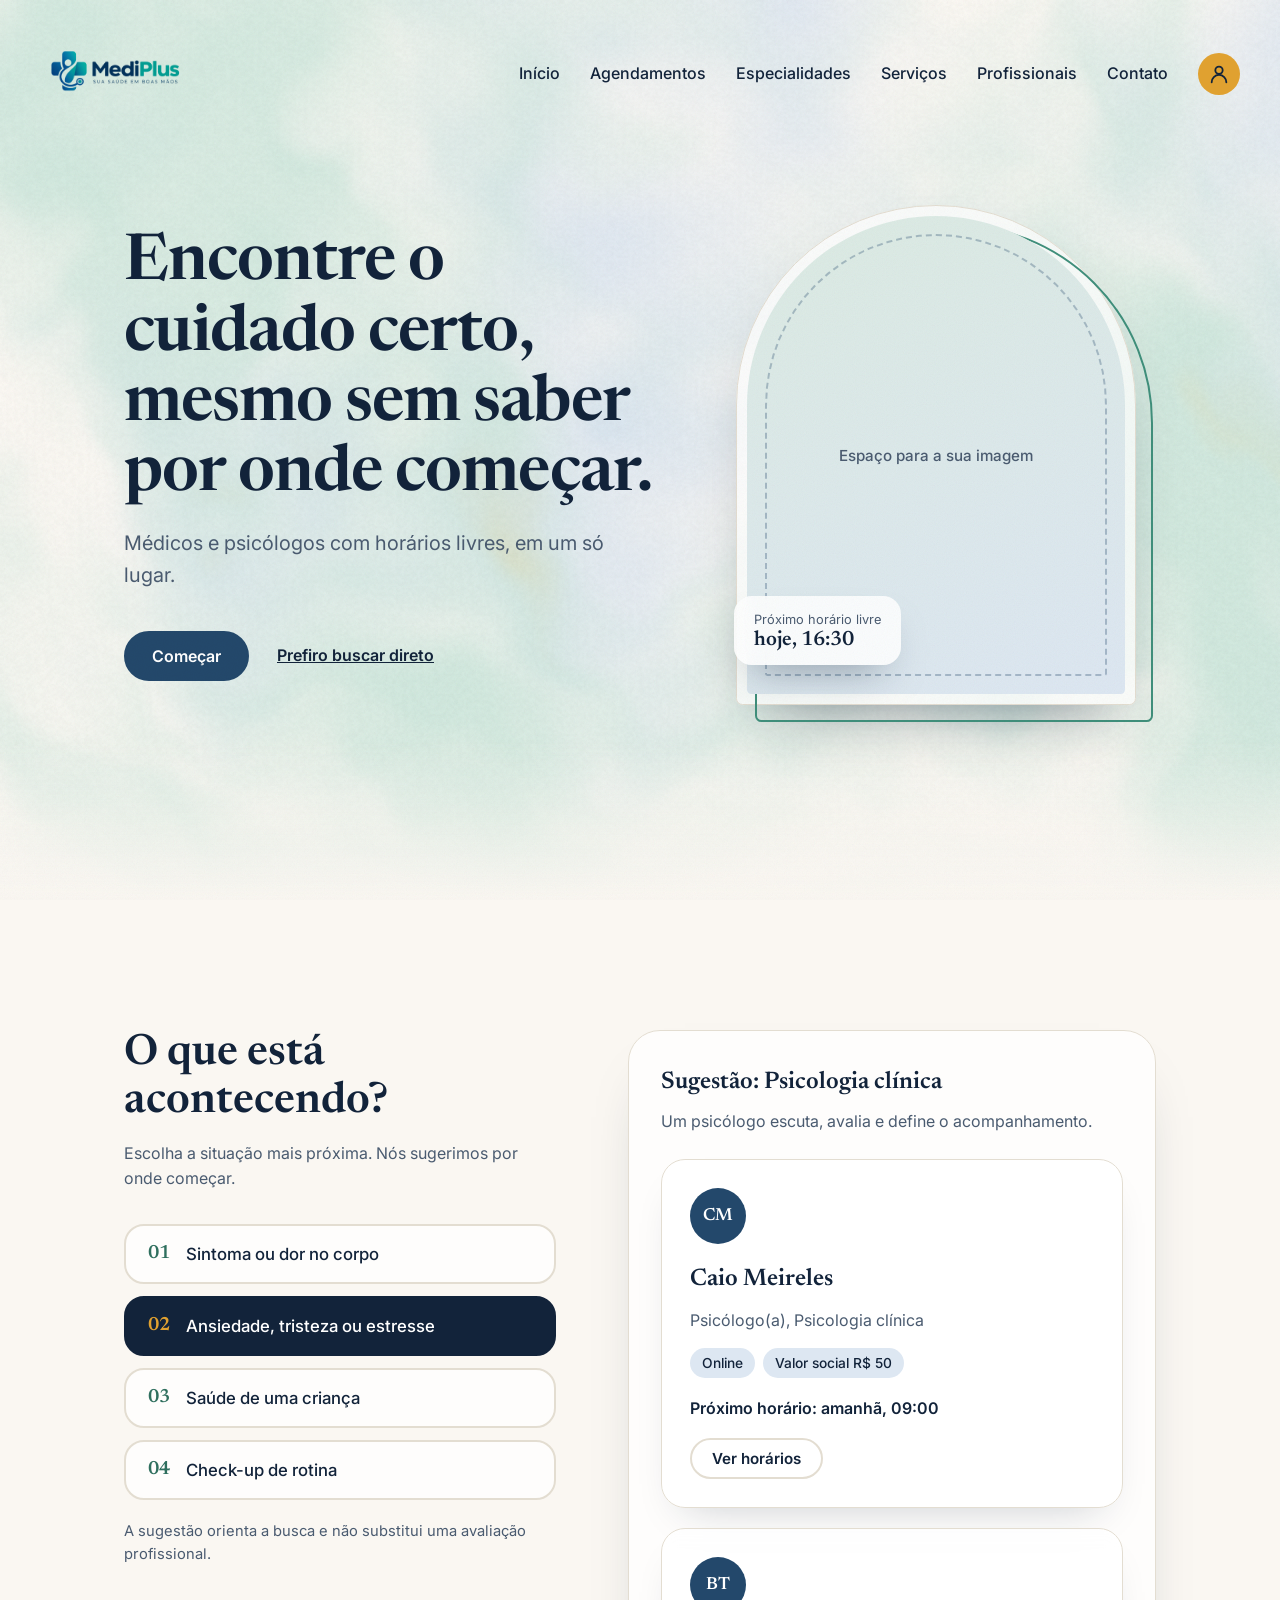
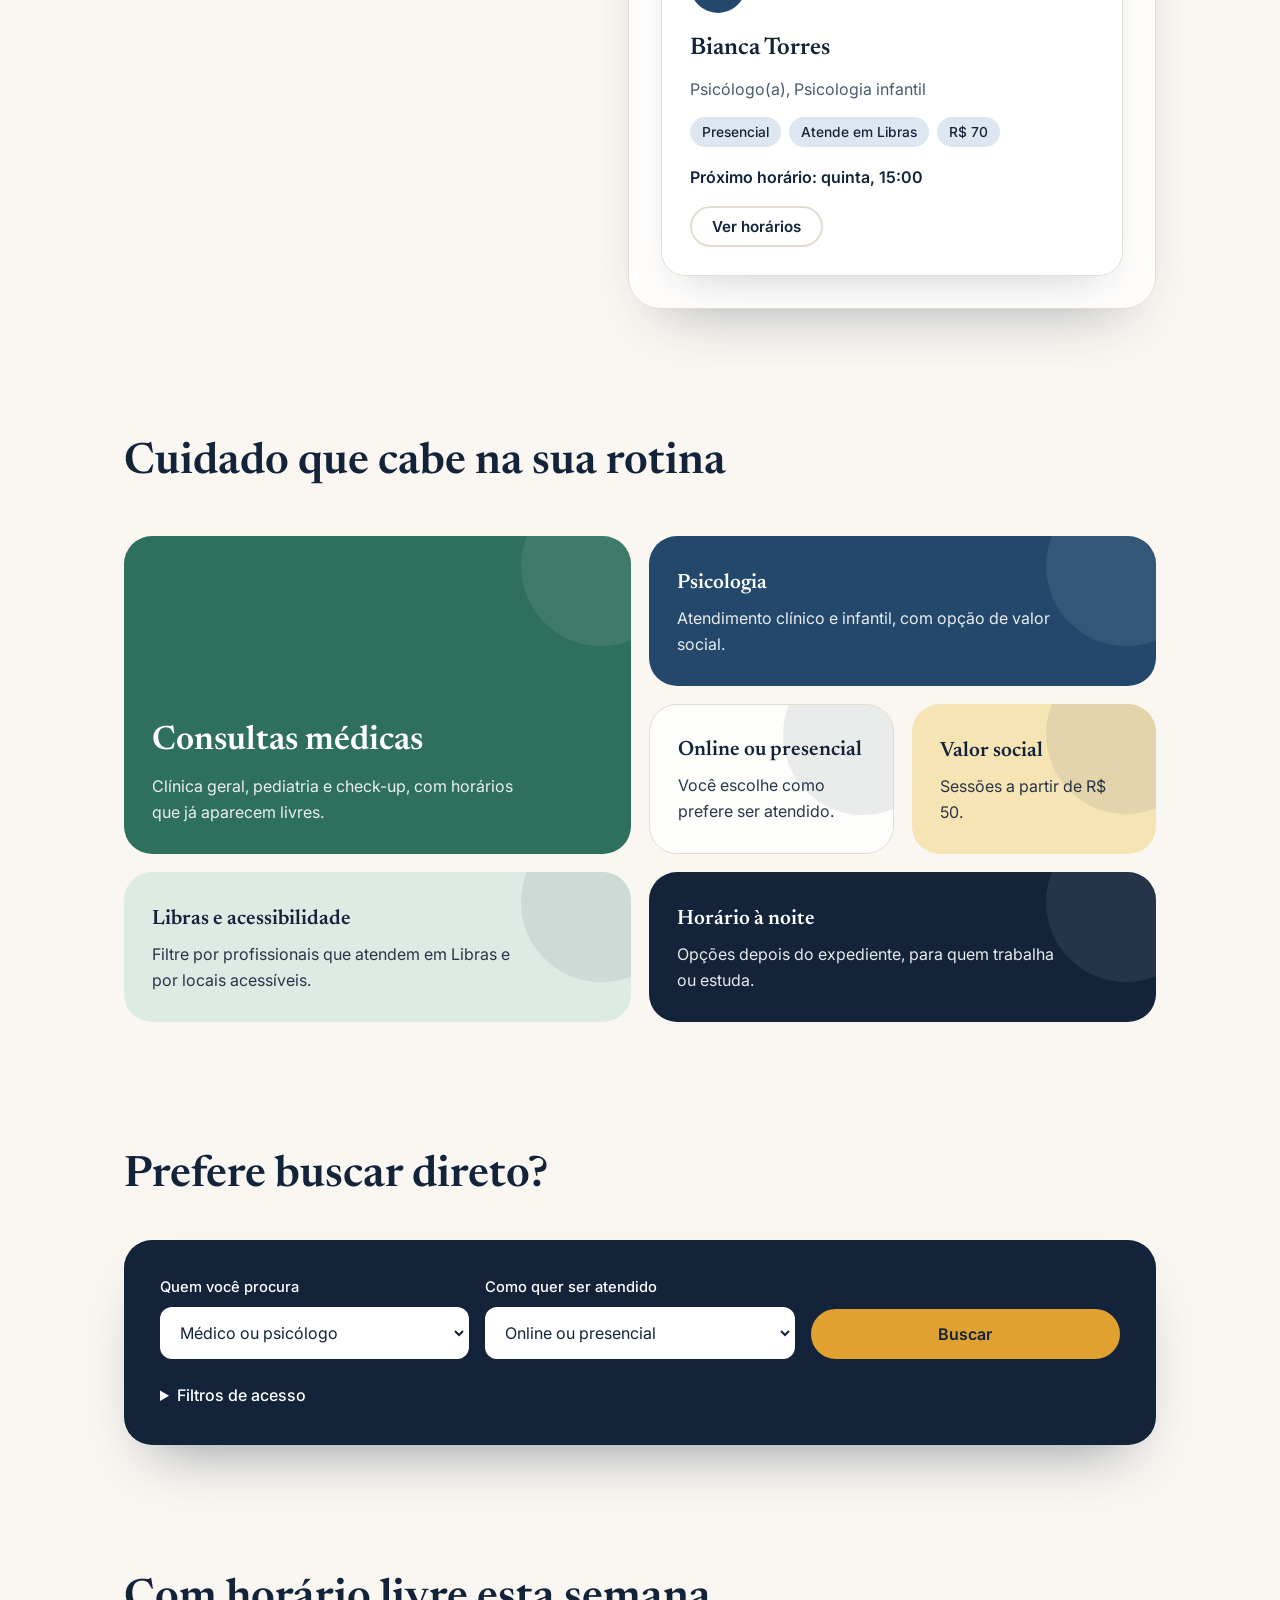
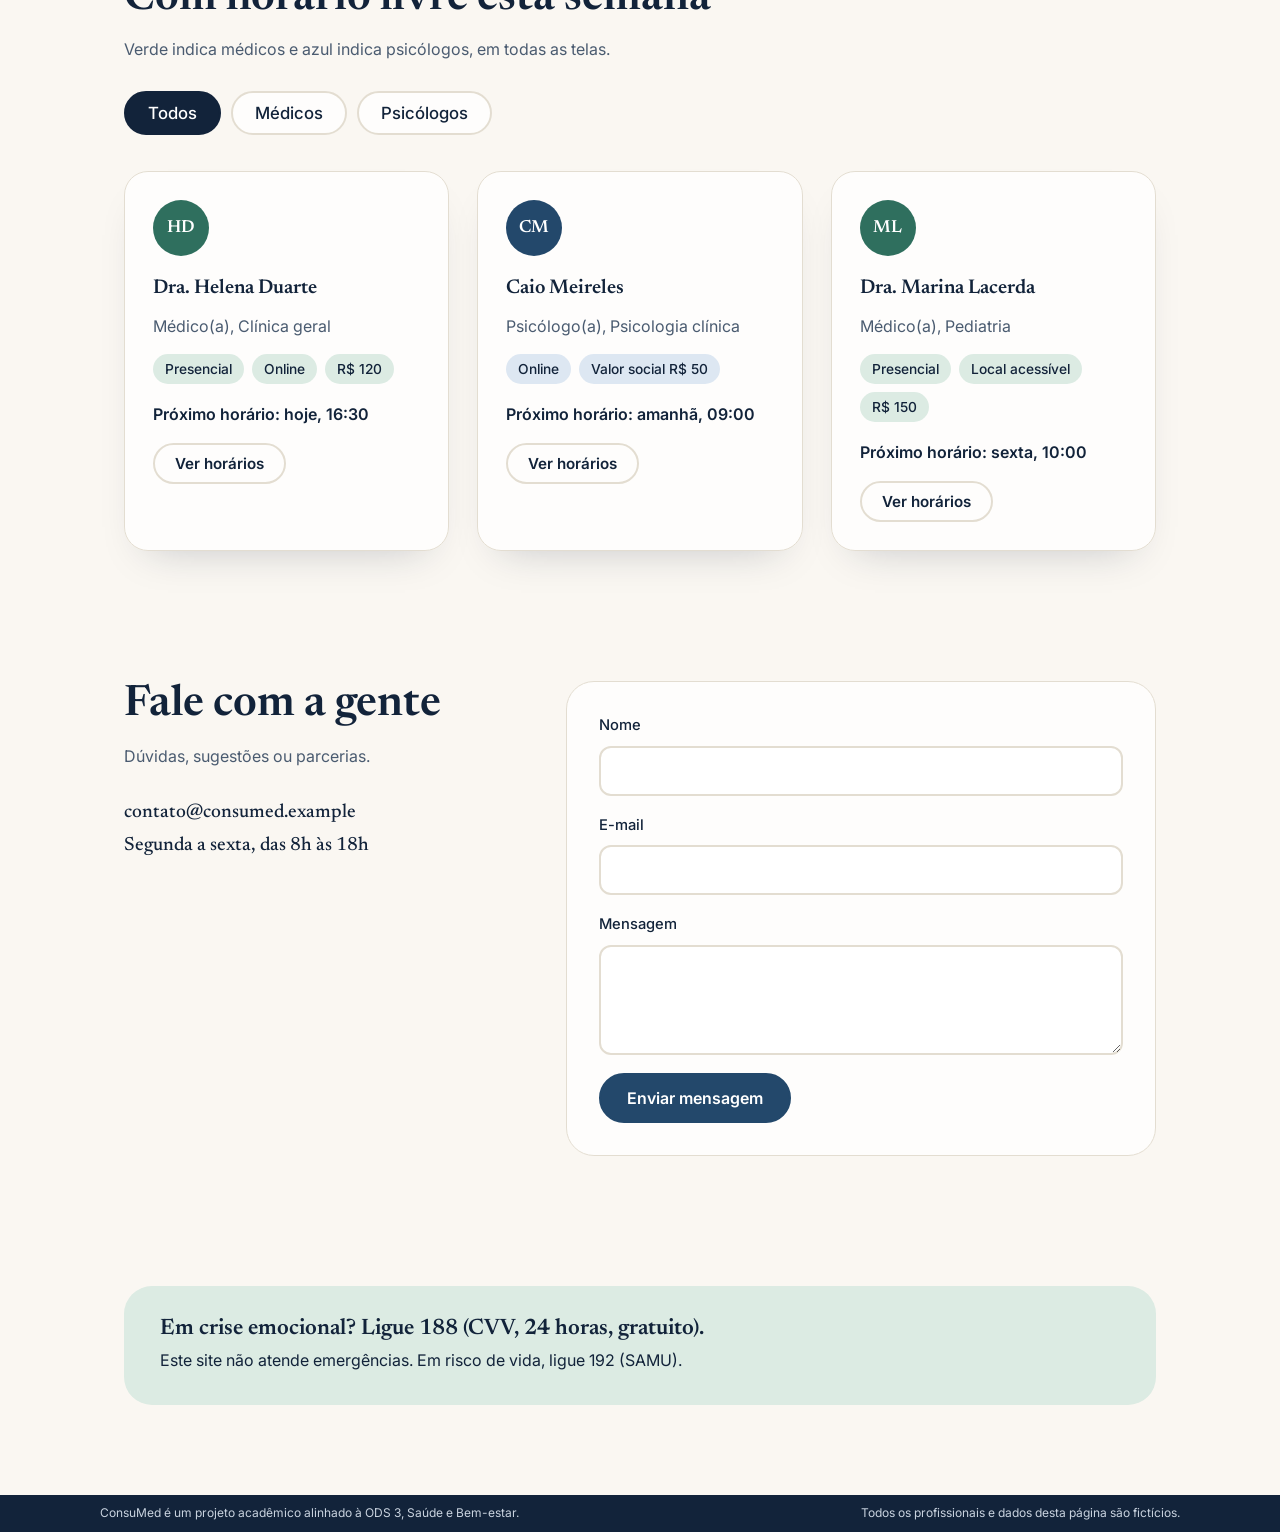
==== commit 160ab325: "Correção das páginas especialidades duplicadas" ====
--- a/index.html
+++ b/index.html
@@ -23,7 +23,6 @@
                     <a class="l" href="especialidades.html">Especialidades</a>
                     <a class="l" href="index.html#servicos">Serviços</a>
                     <a class="l" href="index.html#profissionais">Profissionais</a>
-                    <a class="l" href="especialidades.html">Especialidades</a>
                     <a class="l" href="index.html#contato">Contato</a>
                     <a class="user" href="#" aria-label="Entrar na sua conta">
                         <svg viewBox="0 0 24 24" width="22" height="22" fill="none" stroke="currentColor" stroke-width="2" stroke-linecap="round" stroke-linejoin="round" aria-hidden="true">
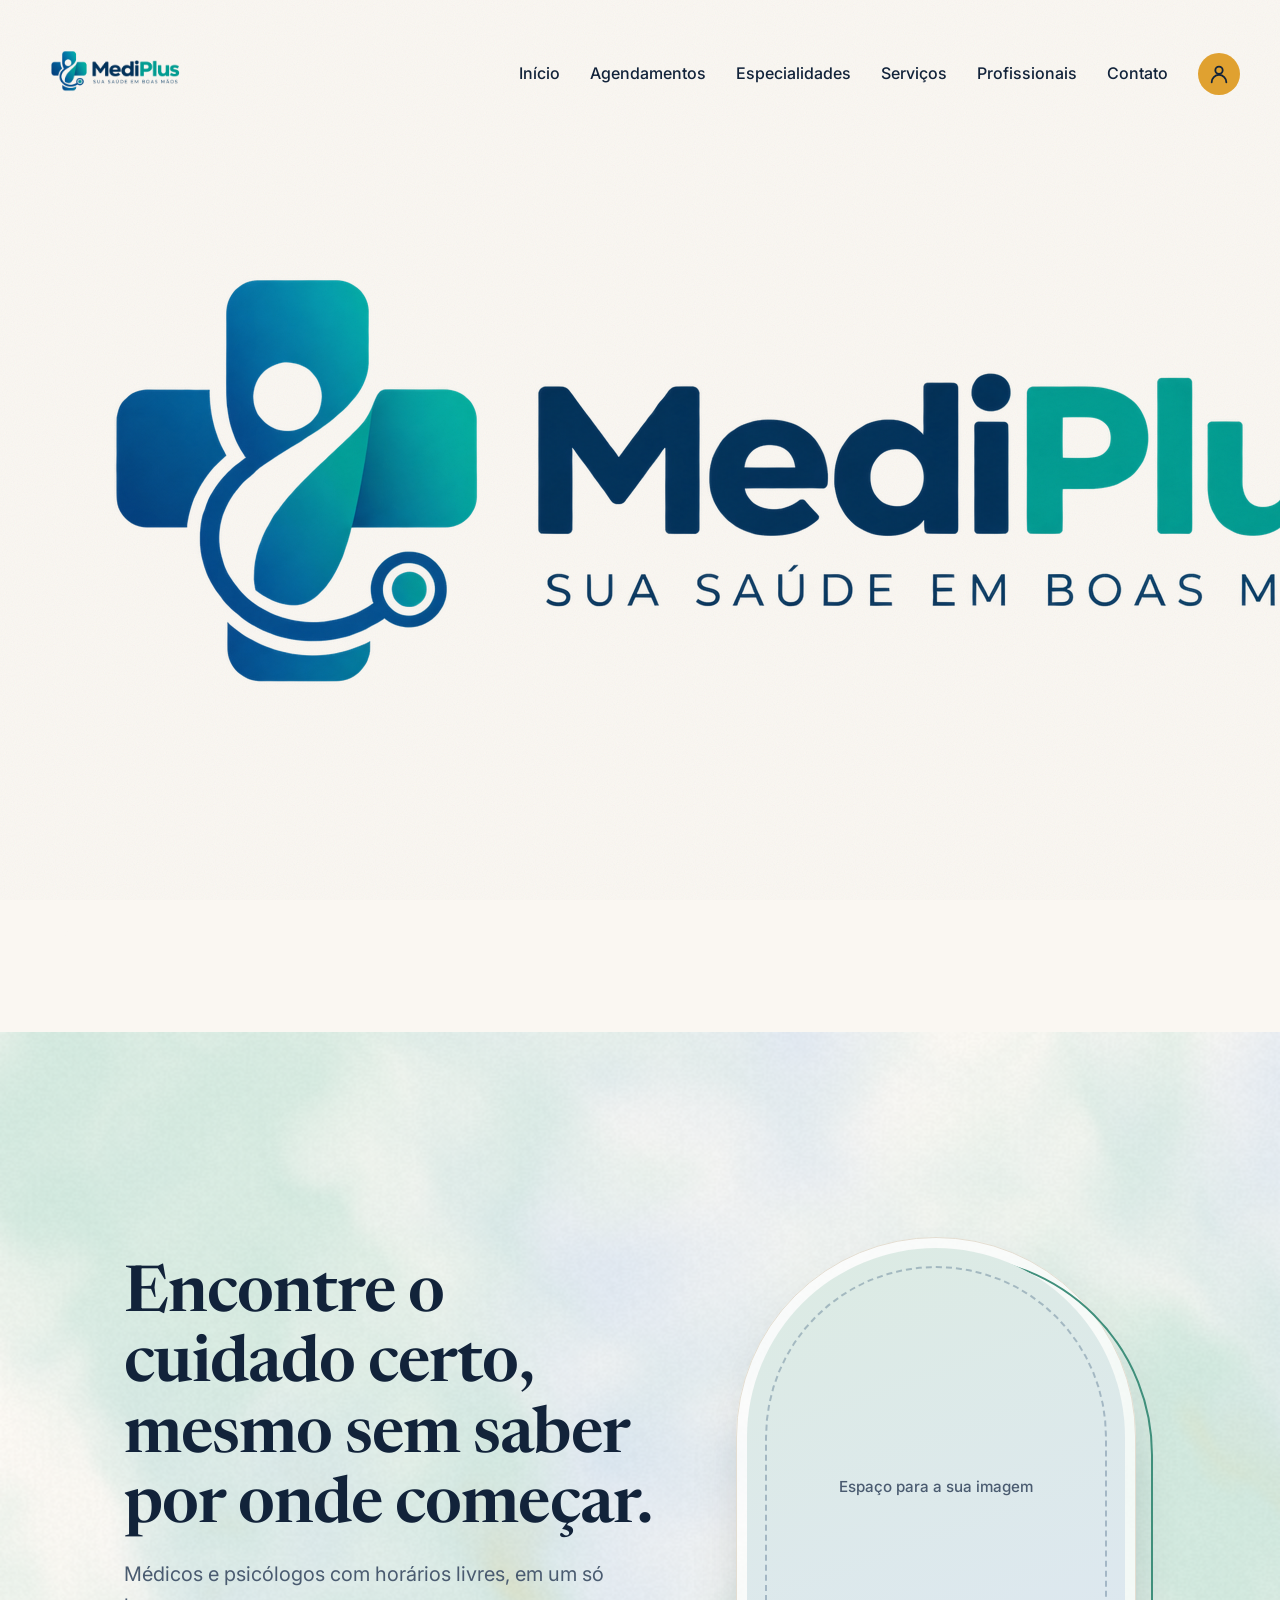
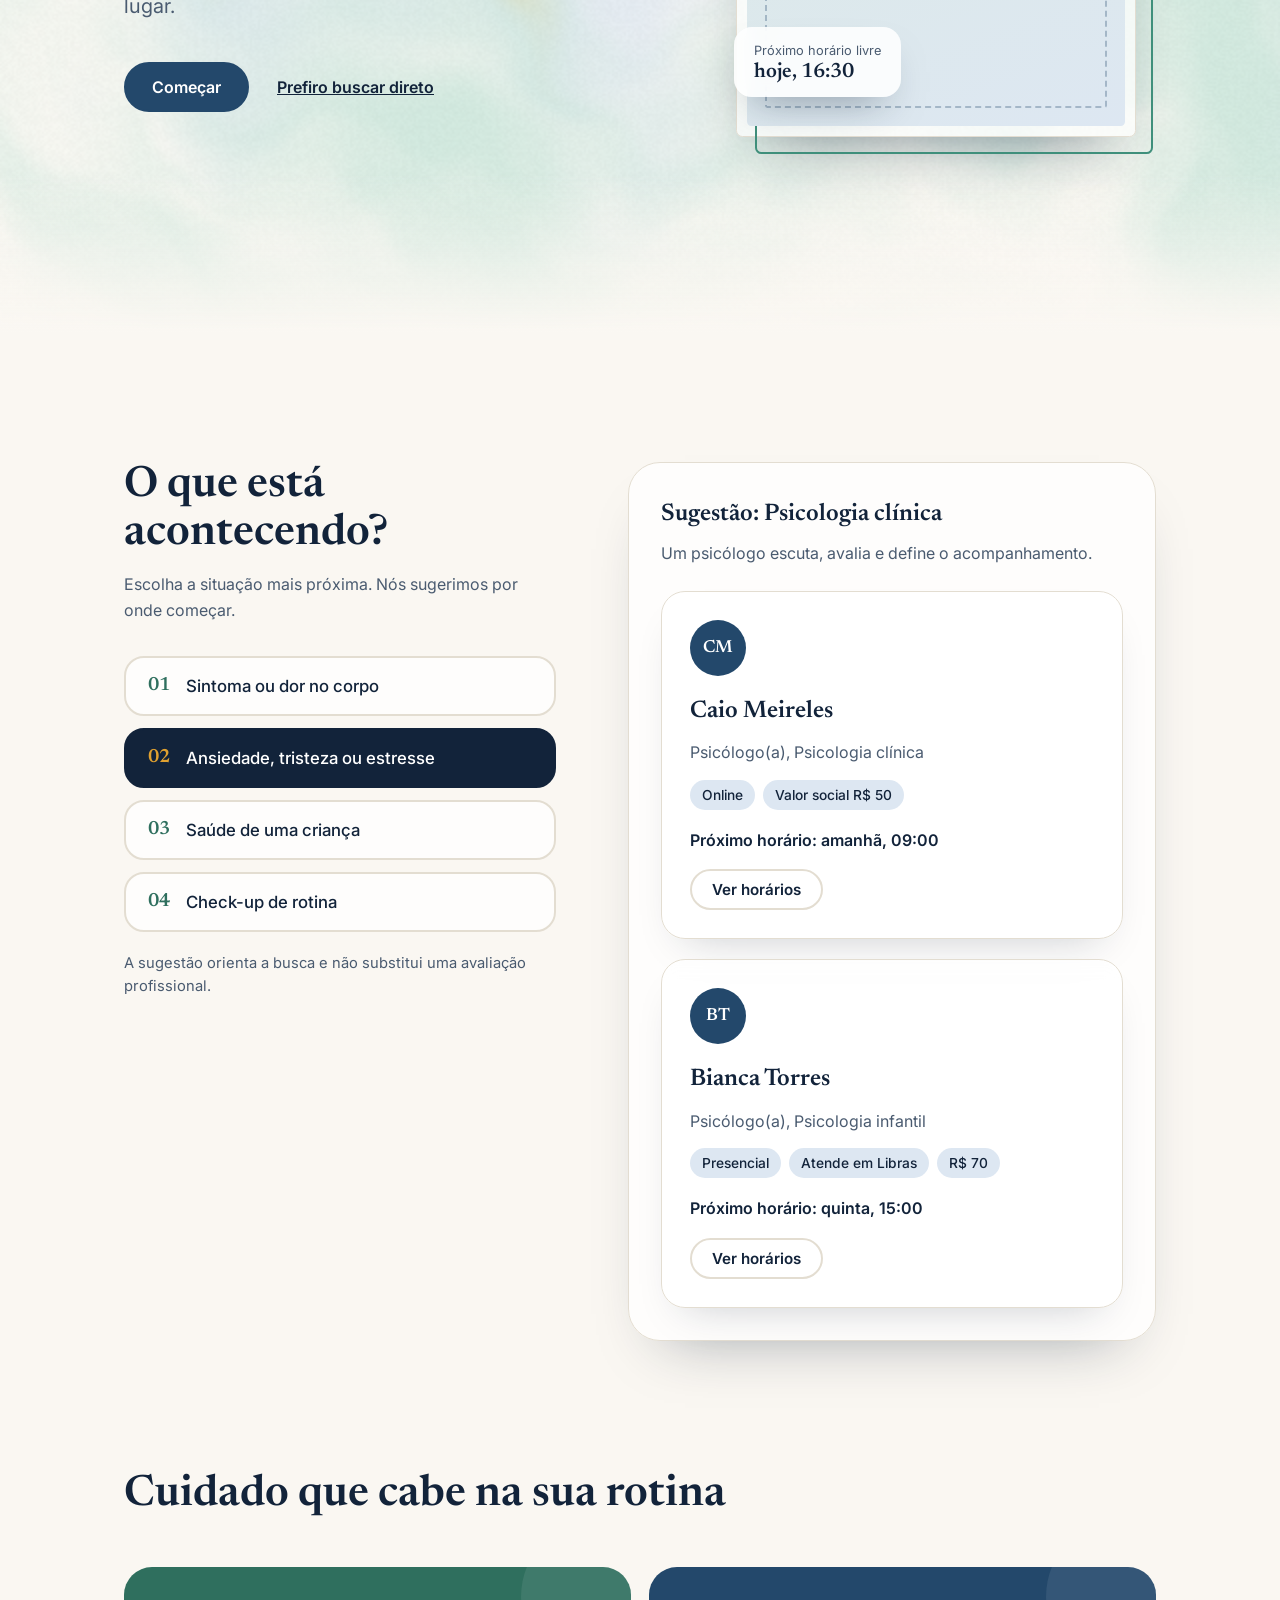
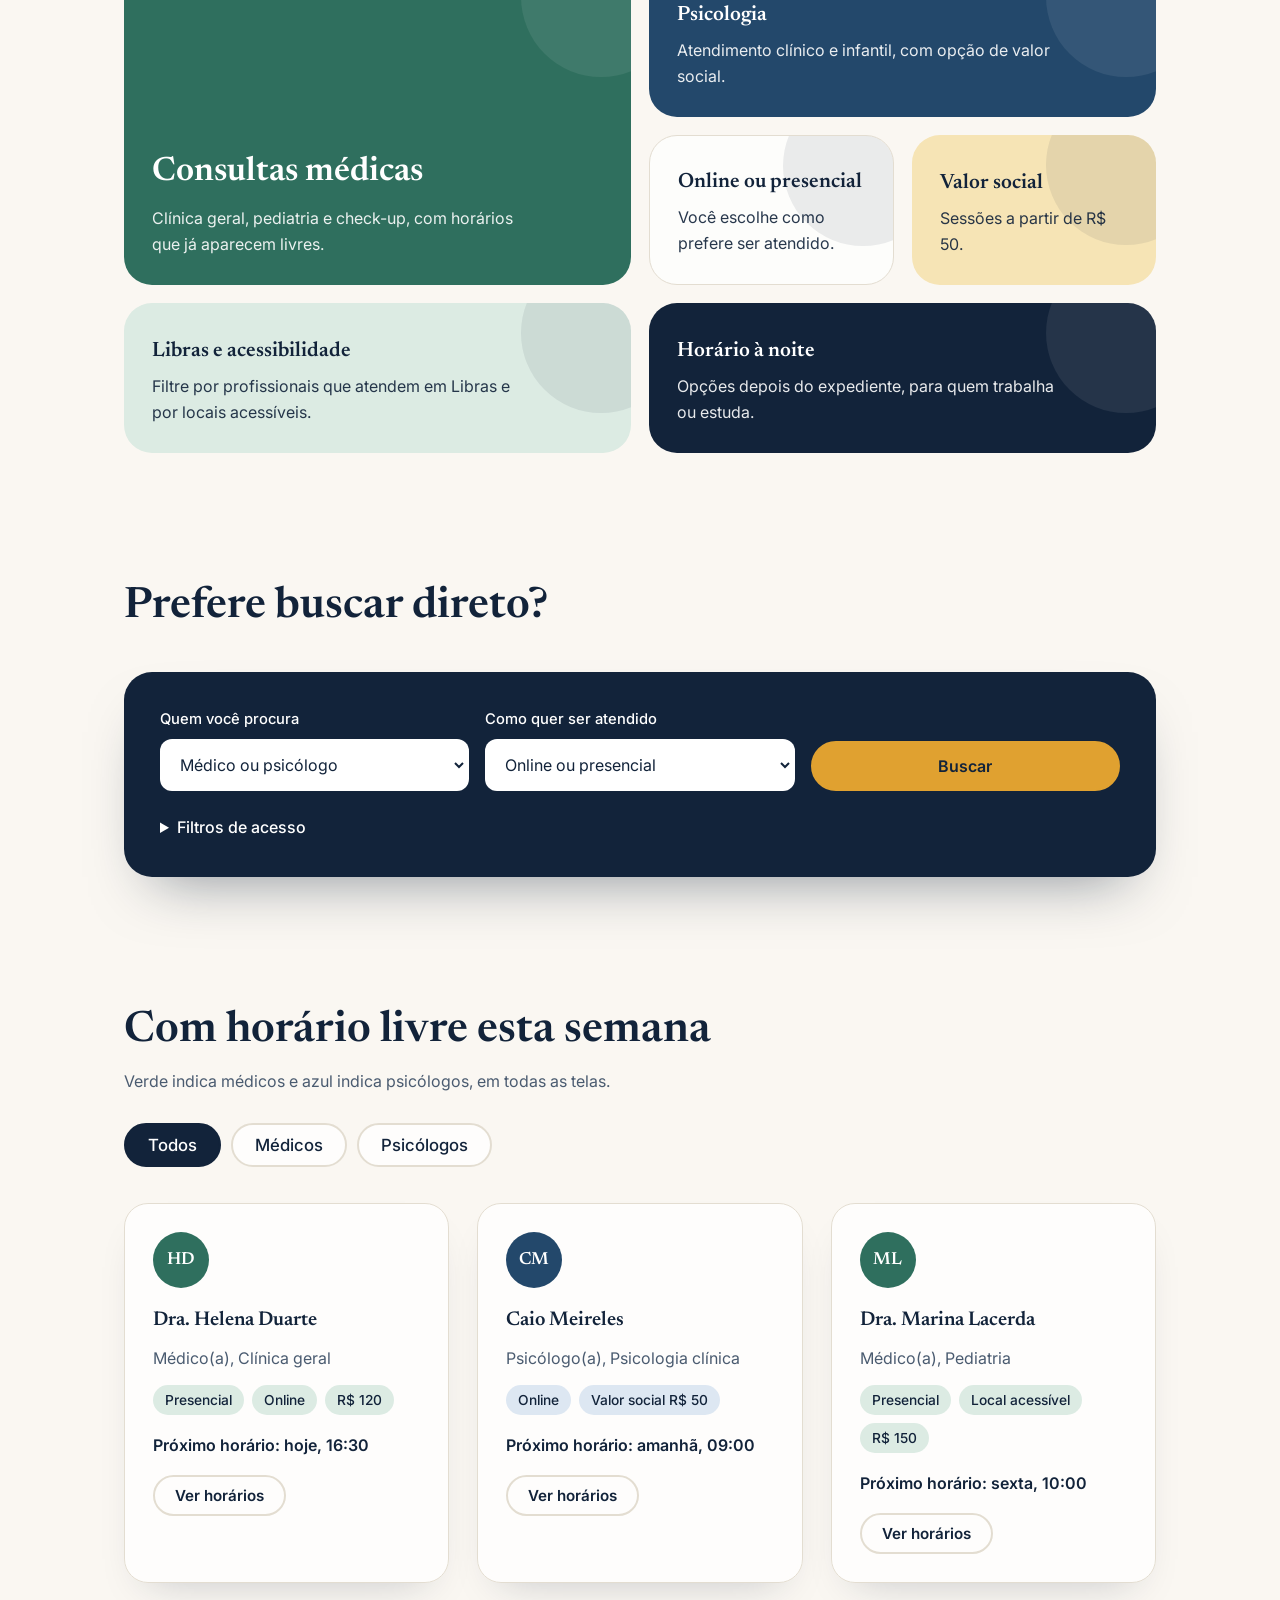
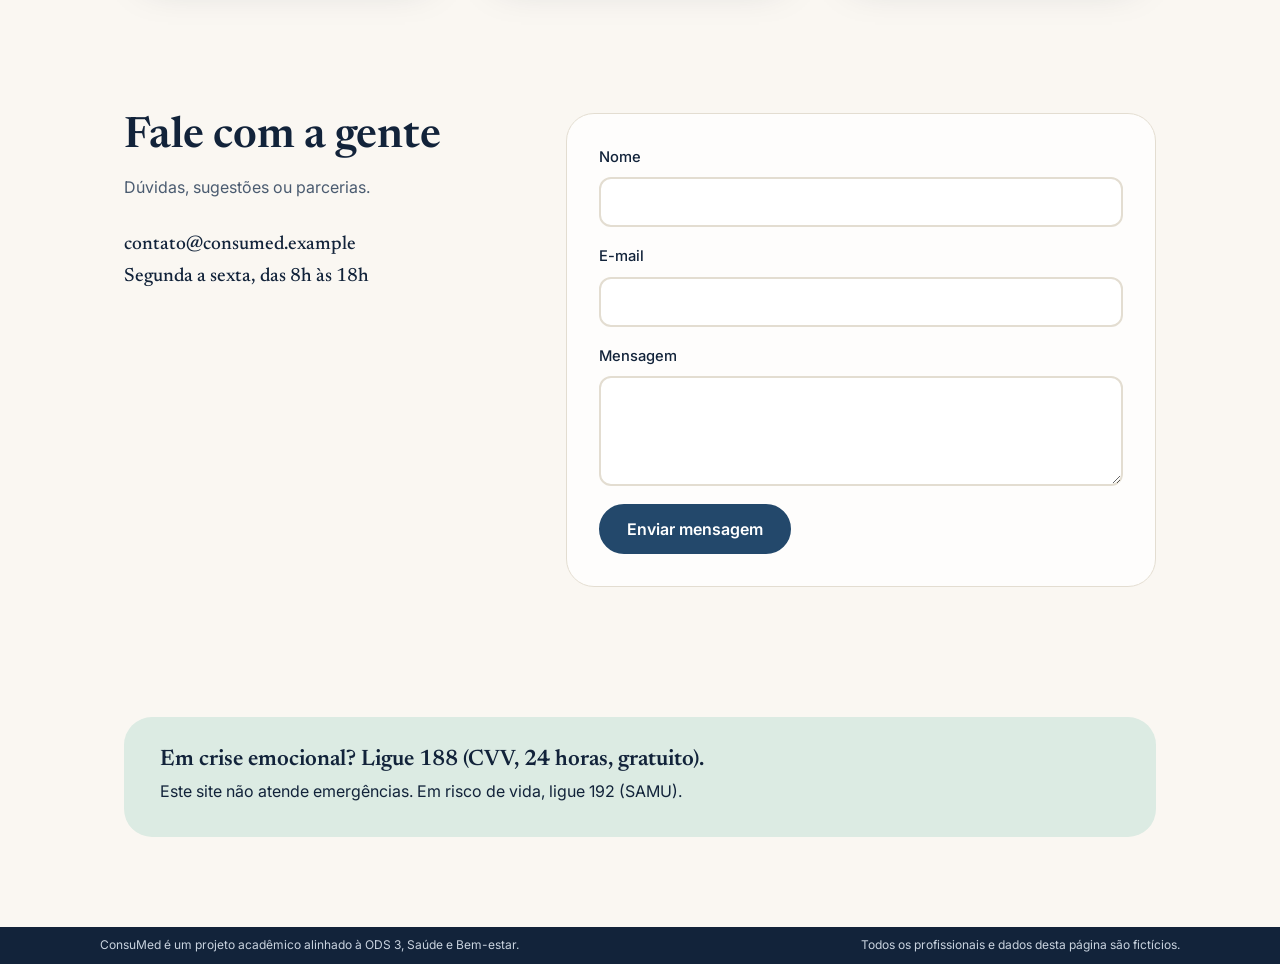
==== commit 550dc1b6: "implantação do backend" ====
--- a/index.html
+++ b/index.html
@@ -8,7 +8,8 @@
         <link rel="preconnect" href="https://fonts.googleapis.com" />
         <link rel="preconnect" href="https://fonts.gstatic.com" crossorigin />
         <link href="https://fonts.googleapis.com/css2?family=Inter:ital,opsz,wght@0,14..32,100..900;1,14..32,100..900&family=Newsreader:ital,opsz,wght@0,6..72,200..800;1,6..72,200..800&display=swap" rel="stylesheet"/>
-        <link rel="stylesheet" href="style.css" />
+        <link rel="stylesheet" href="style.css">
+        <img src="/imagens/logo.png" alt="...">
     </head>
  
     <body>
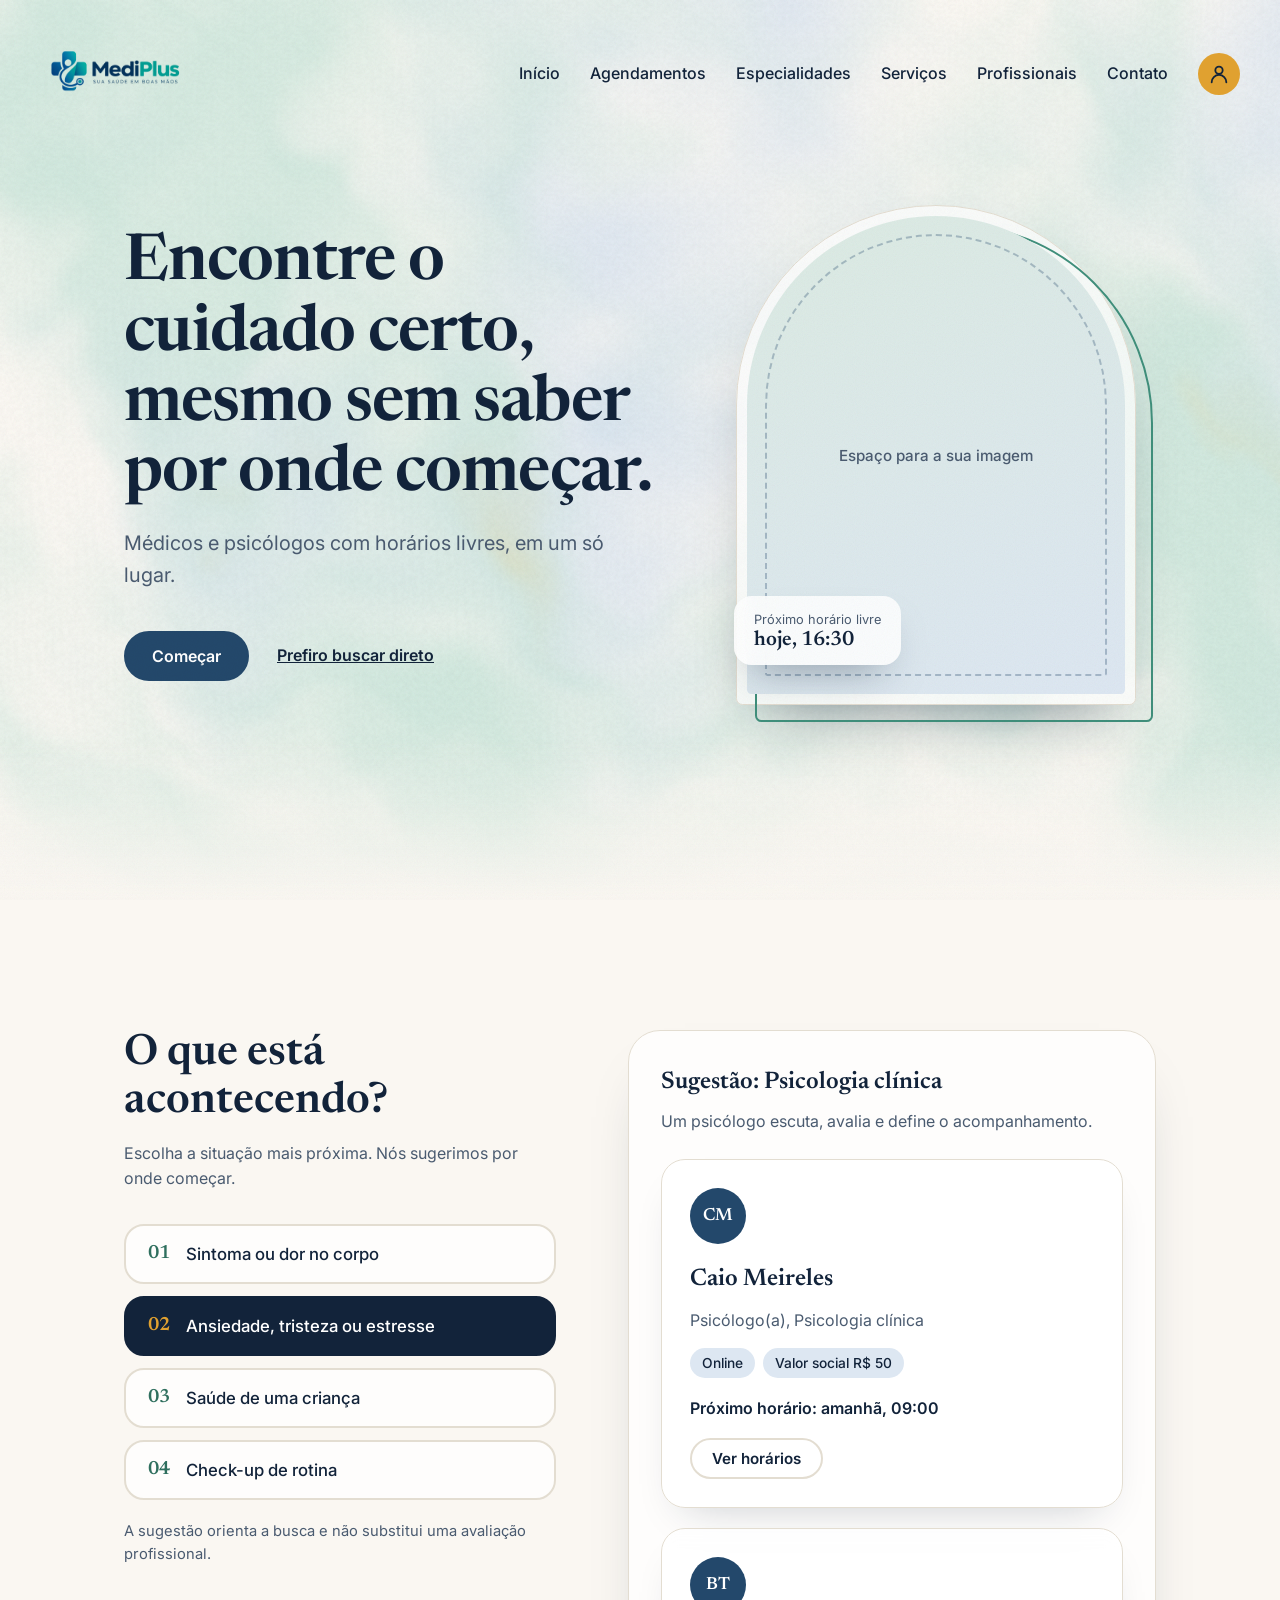
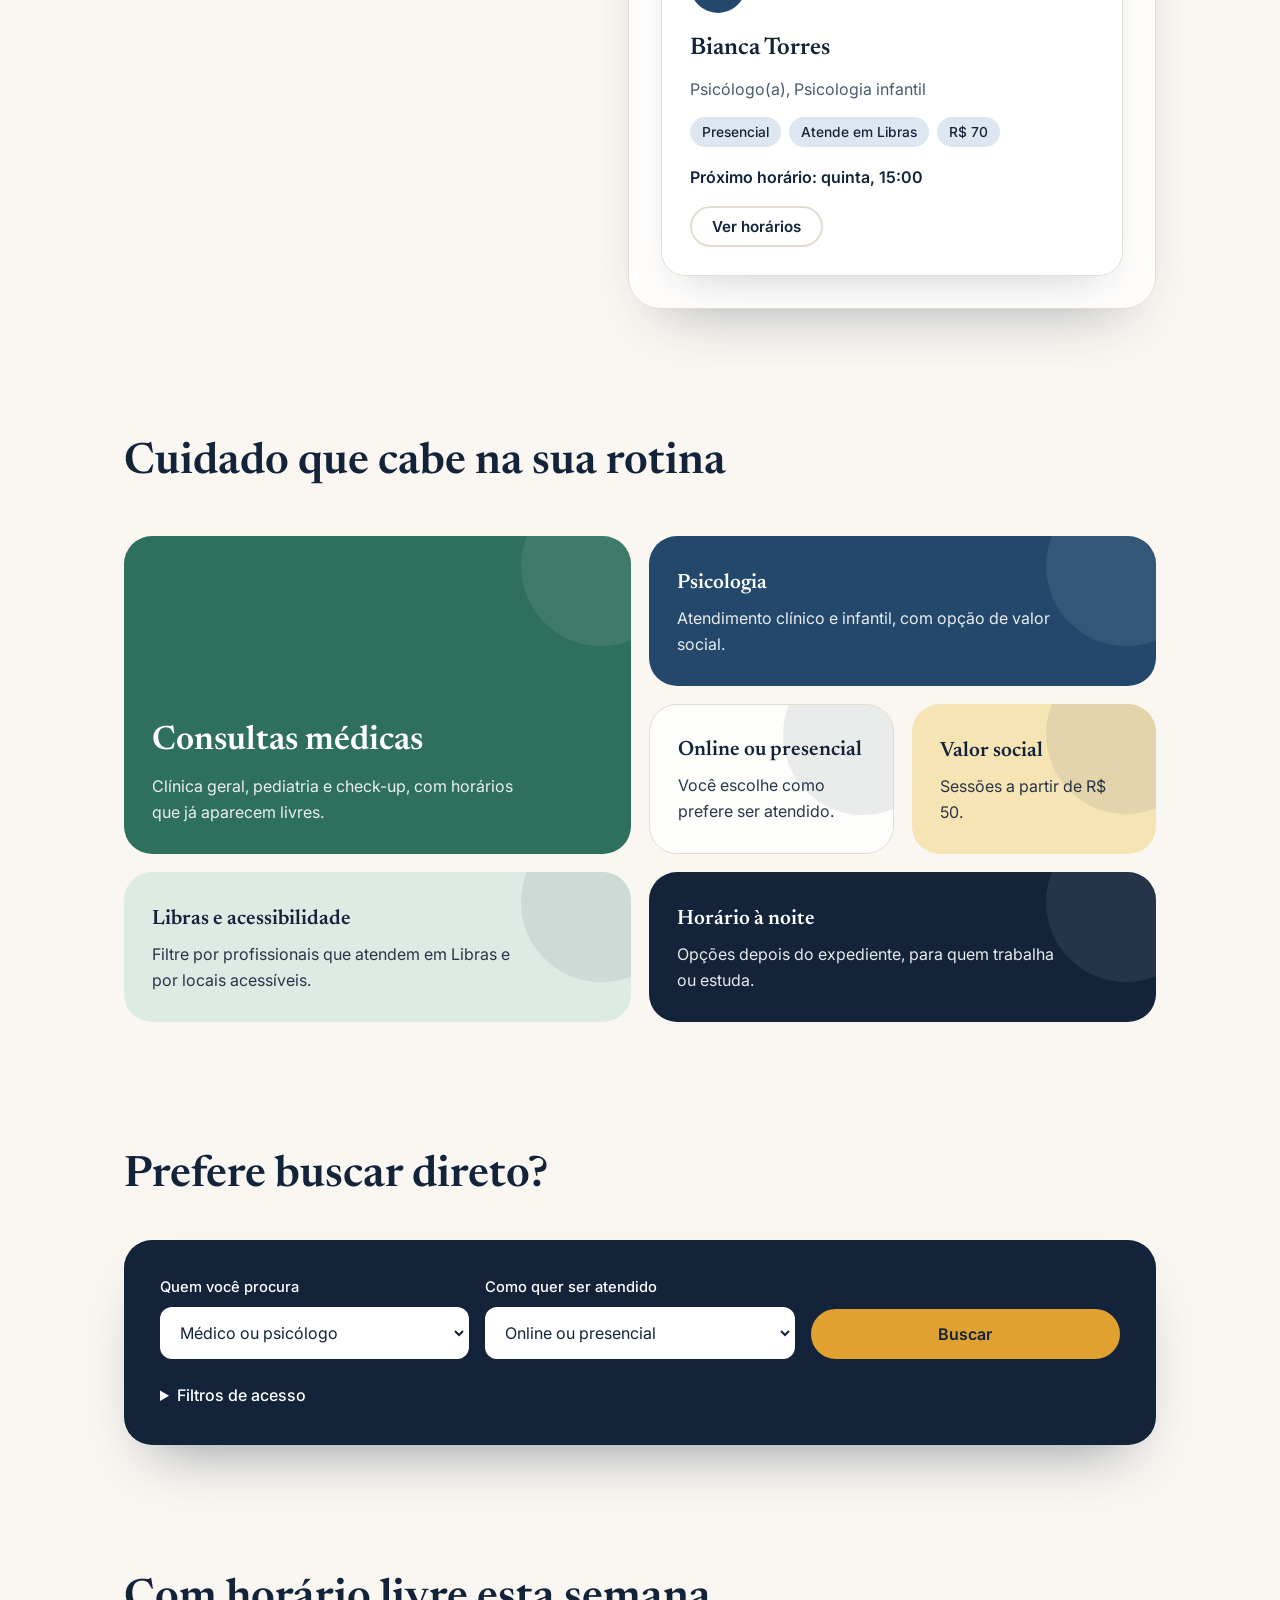
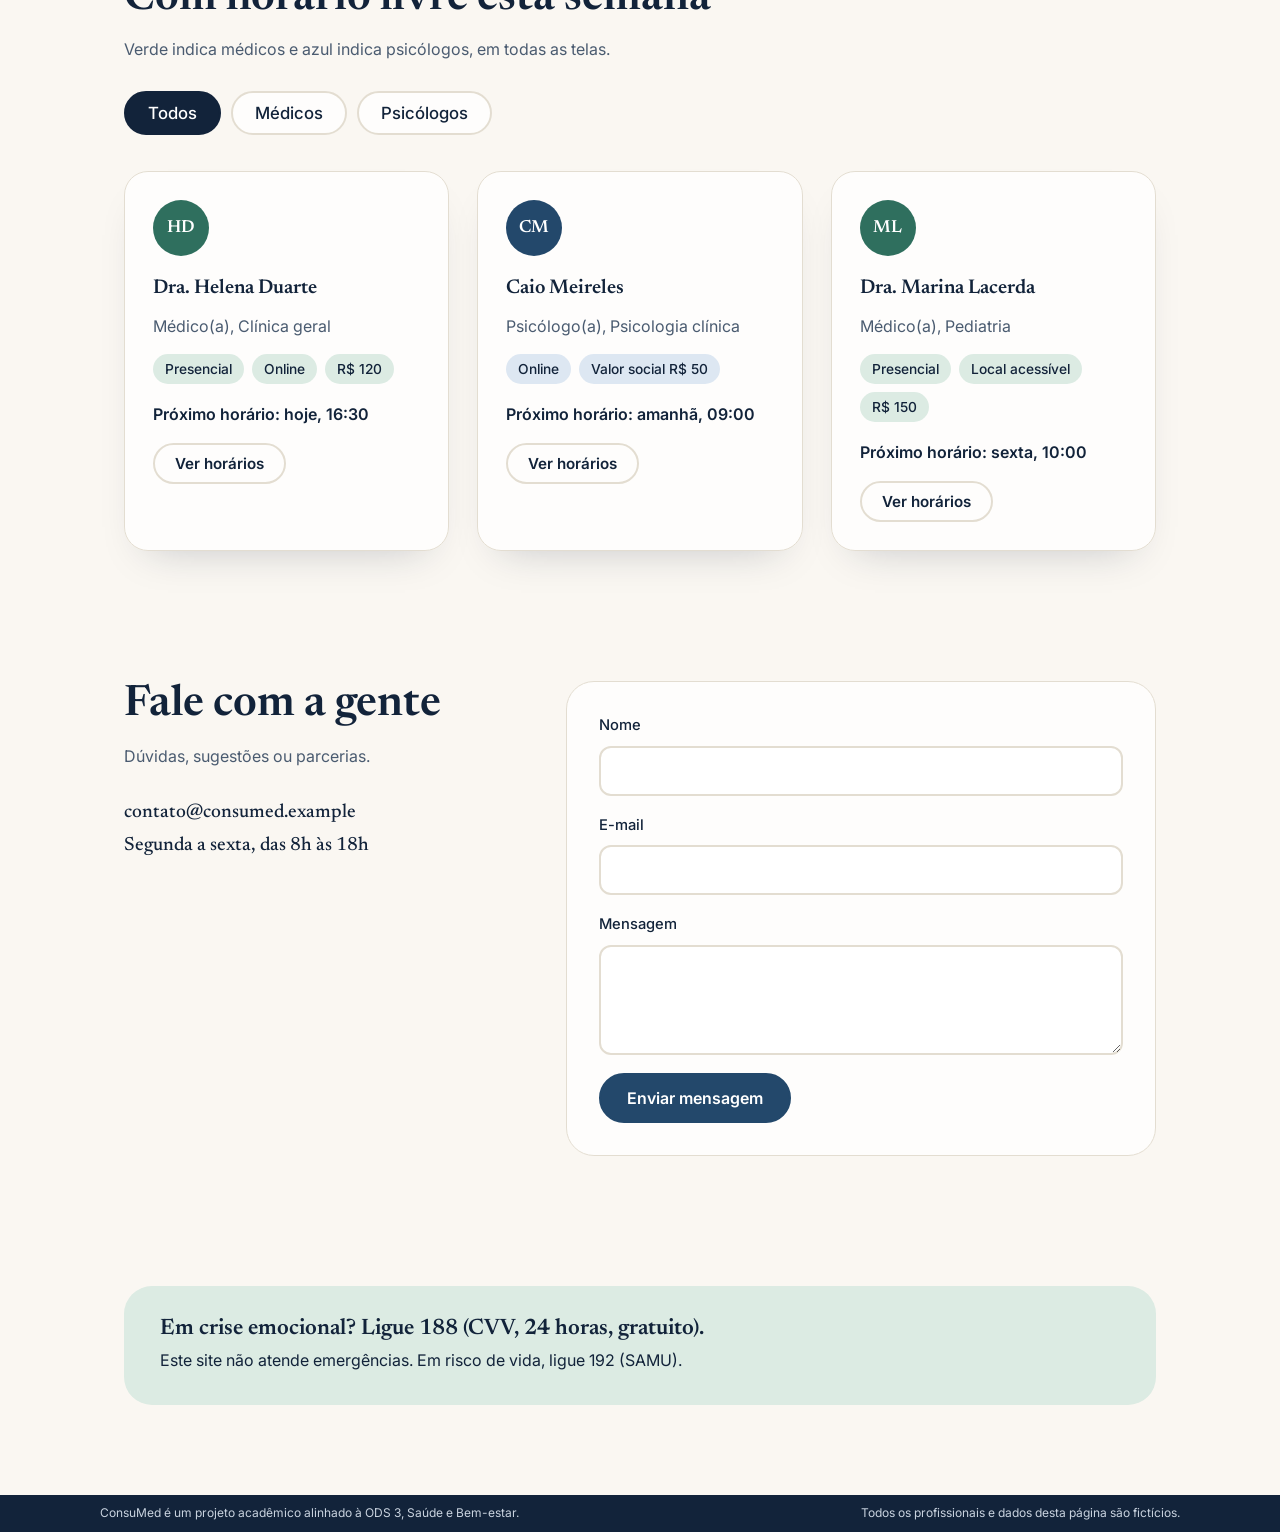
==== commit fb81efc0: "Logo duplicada Removi a logo duplicada das páginas." ====
--- a/index.html
+++ b/index.html
@@ -9,7 +9,6 @@
         <link rel="preconnect" href="https://fonts.gstatic.com" crossorigin />
         <link href="https://fonts.googleapis.com/css2?family=Inter:ital,opsz,wght@0,14..32,100..900;1,14..32,100..900&family=Newsreader:ital,opsz,wght@0,6..72,200..800;1,6..72,200..800&display=swap" rel="stylesheet"/>
         <link rel="stylesheet" href="style.css">
-        <img src="/imagens/logo.png" alt="...">
     </head>
  
     <body>
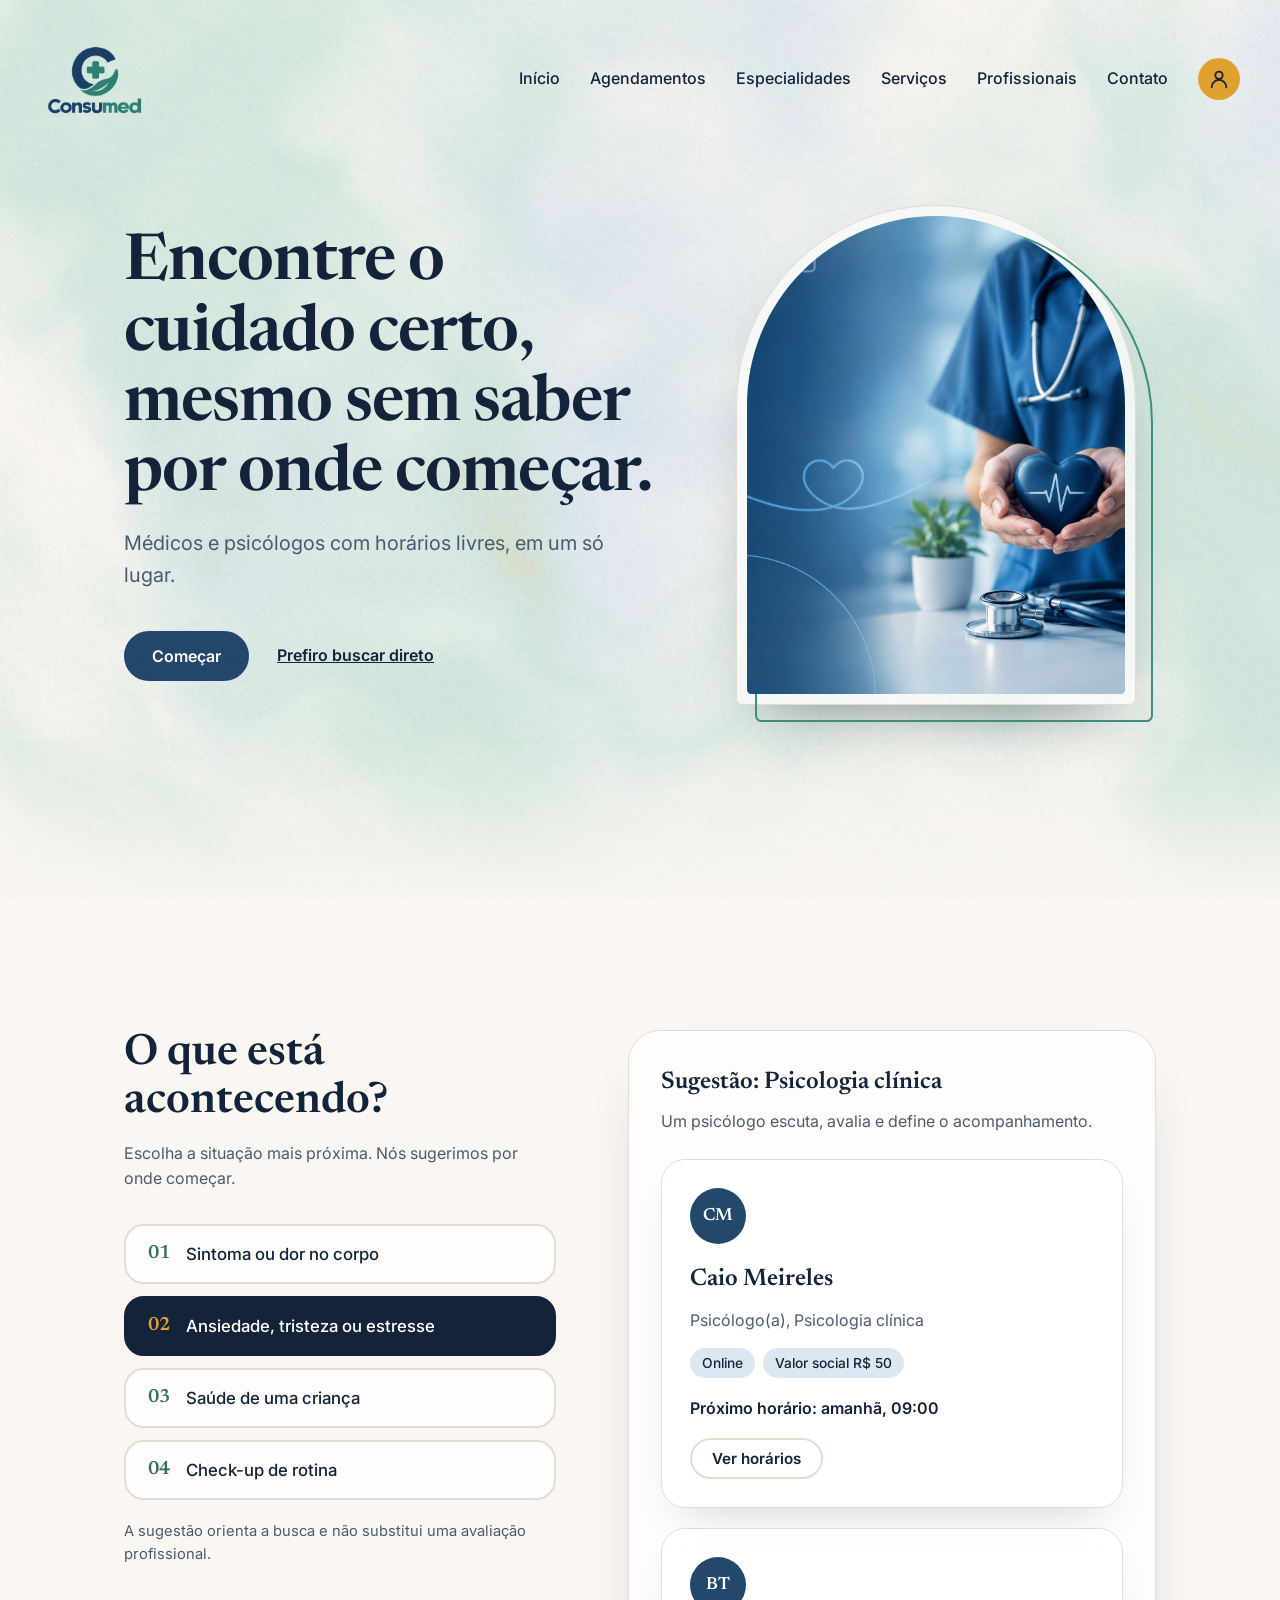
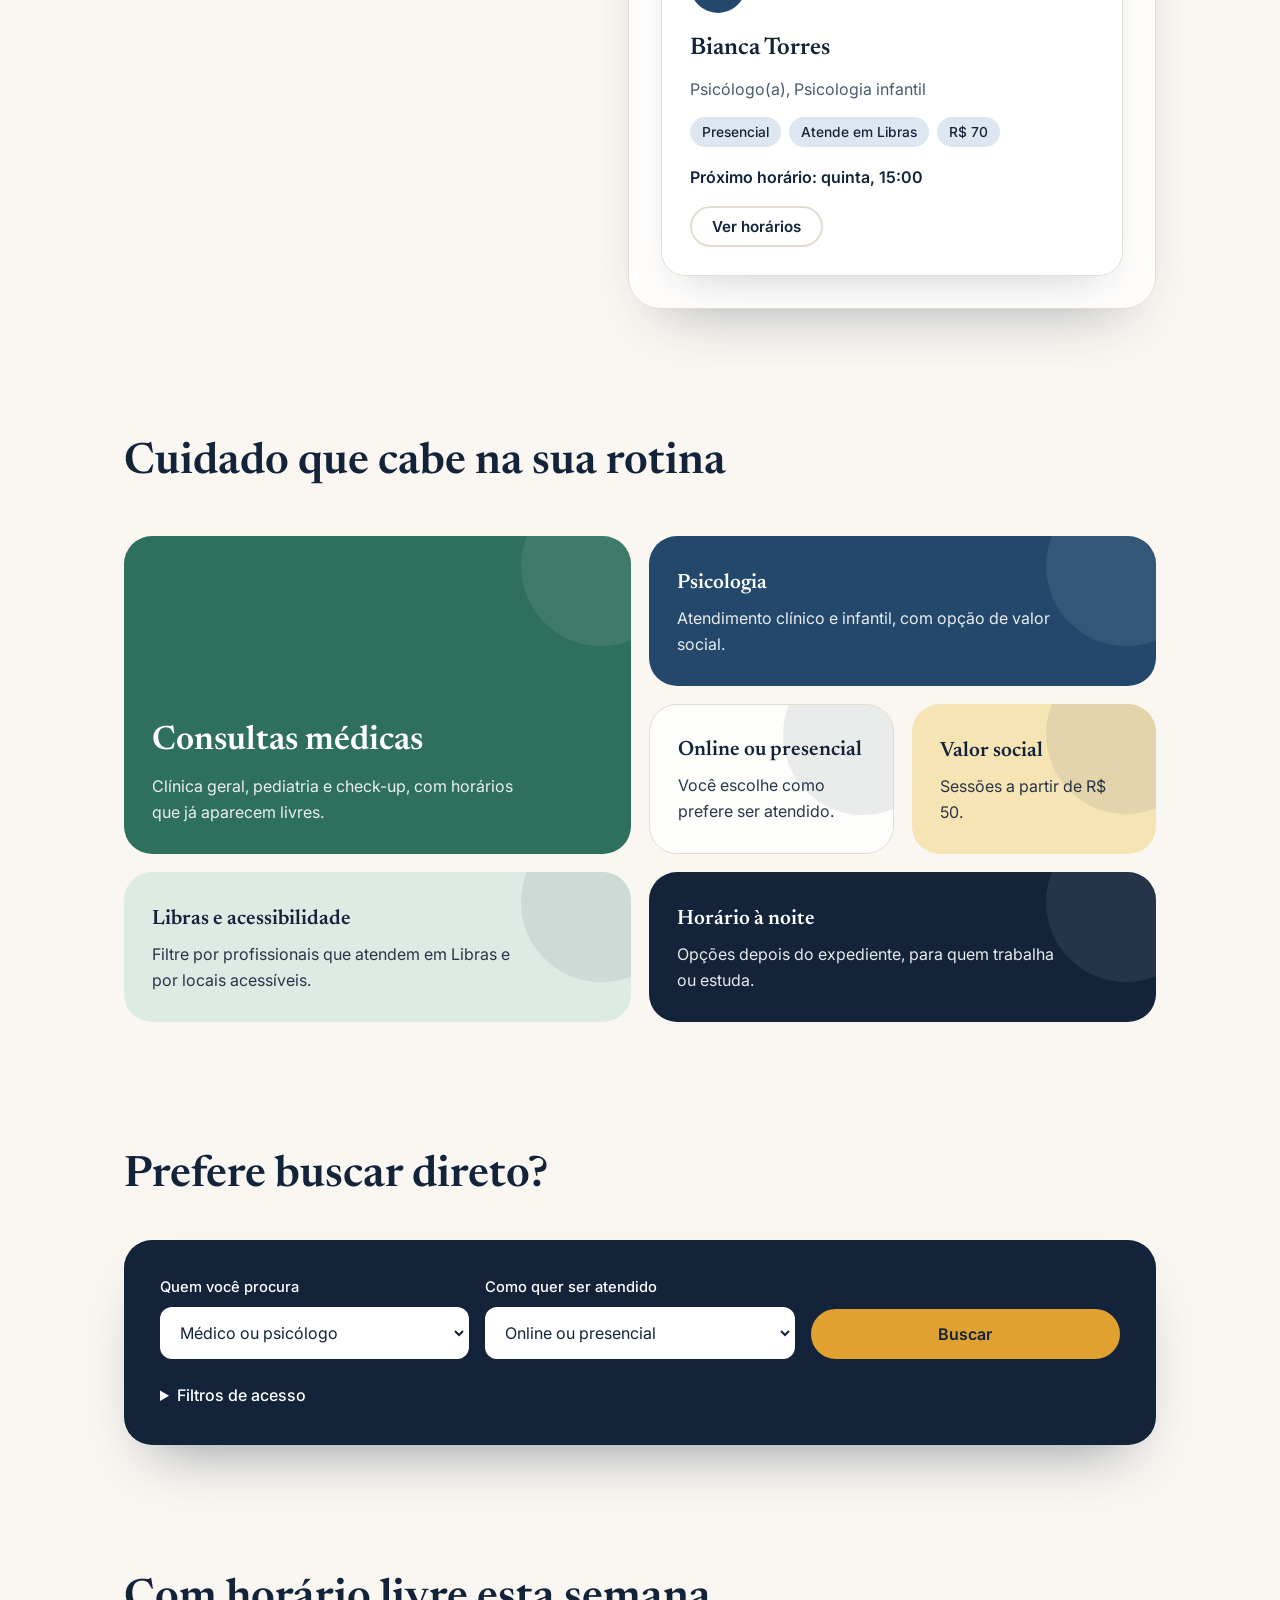
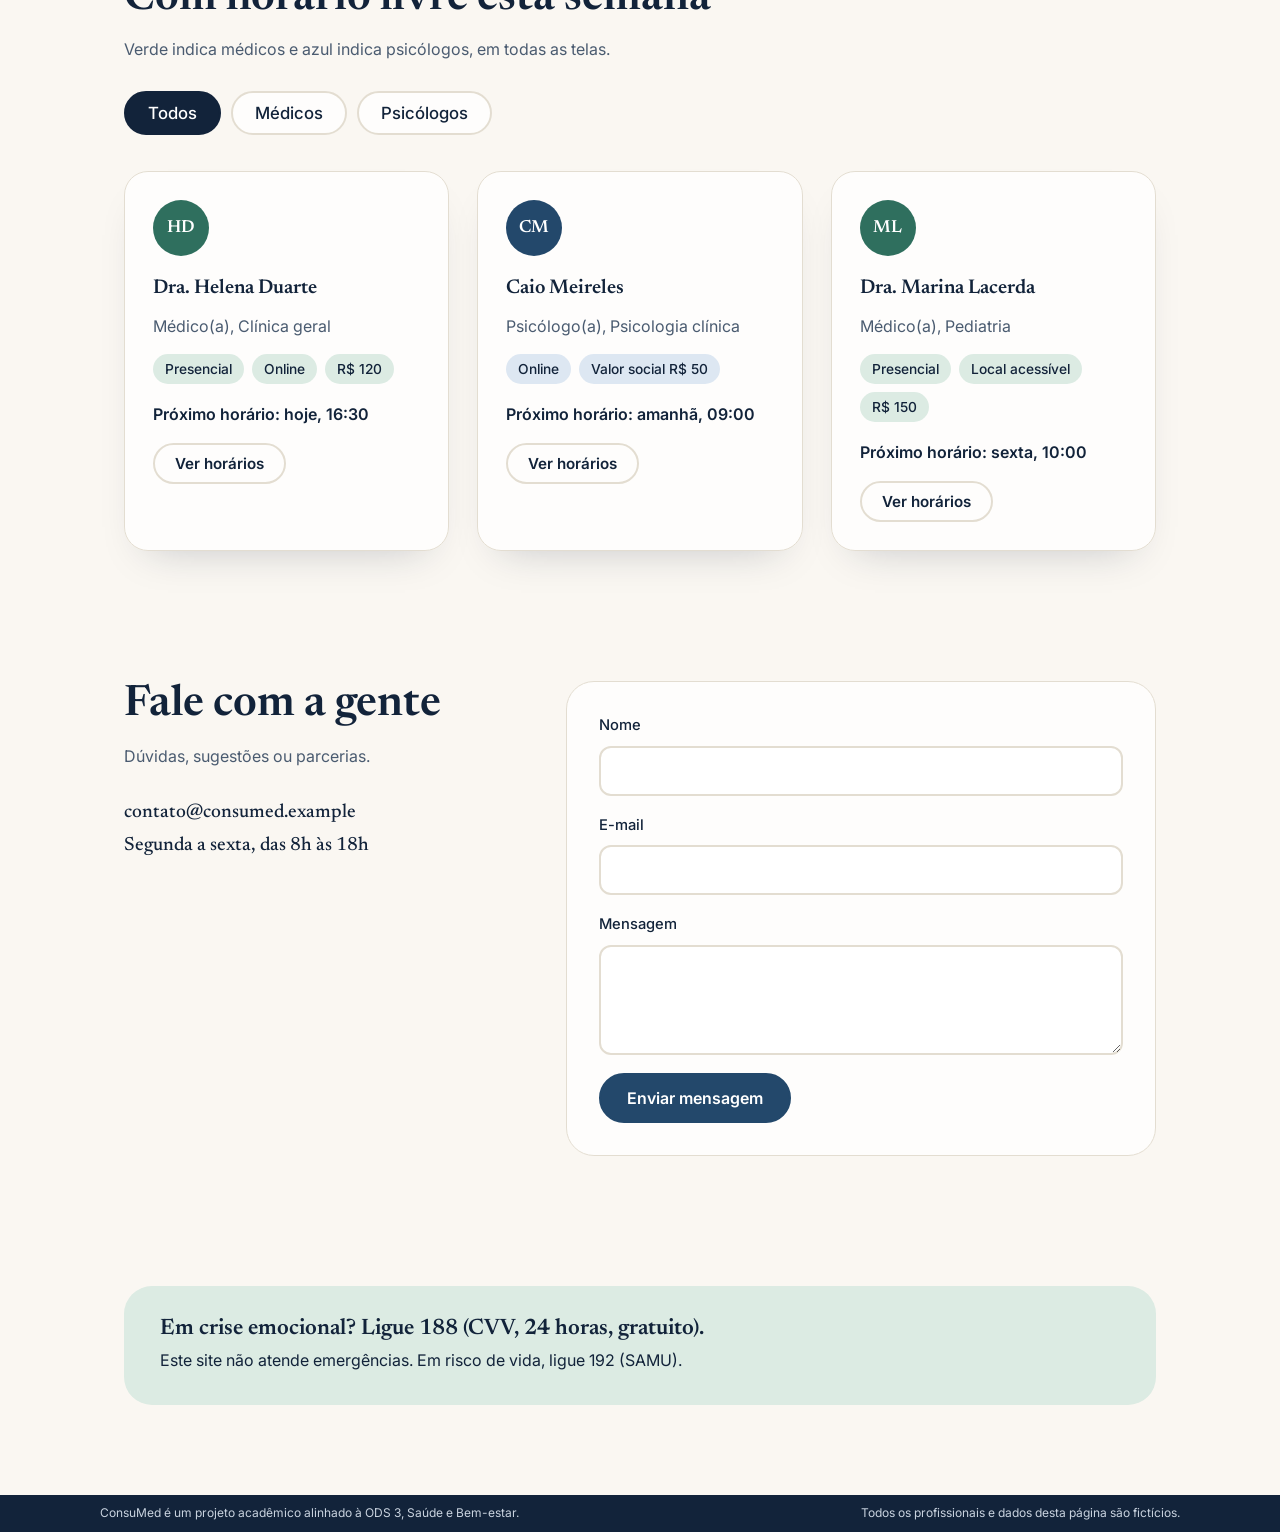
==== commit 8435ef2e: "Atualização de branding e imagem da home Ajuste na logo do site para usar o logo com nome em todas a" ====
--- a/index.html
+++ b/index.html
@@ -15,7 +15,7 @@
         <header class="top" id="hd">
             <div class="in">
                 <a class="logo" href="index.html">
-                    <img src="imagens/logo.png" alt="ConsuMed, página inicial"/>
+                    <img src="imagens/logo_nome.png" alt="ConsuMed, página inicial"/>
                 </a>
                 <nav aria-label="Principal" id="menu">
                     <a class="l" href="index.html#inicio">Início</a>
@@ -52,13 +52,9 @@
                     <div class="arte">
                         <figure class="moldura" data-d=".12">
                             <div class="foto">
-                                <!-- Para encaixar a imagem, coloque aqui: <img src="imagens/hero.jpg" alt="Descrição da imagem"> -->
+                                <img src="imagens/saude_bemestar.png" alt="Saúde e Bem-estar">
                             </div>
                         </figure>
-                        <div class="flutua" data-d=".4" aria-hidden="true">
-                            <small>Próximo horário livre</small>
-                            <b>hoje, 16:30</b>
-                        </div>
                     </div>
                 </div>
             </section>
--- a/style.css
+++ b/style.css
@@ -105,7 +105,7 @@
     gap: 24px;
 }
 .logo img {
-    width: 150px;
+    width: 110px;
     display: block;
     transition: filter 0.3s ease;
 }
@@ -734,8 +734,8 @@
     gap: 4px 24px;
 }
 .pagina {
-    min-height: 70vh;
-    padding: 150px 0 0;
+    min-height: 30vh;
+    padding: 250px 0 0;
 }
 .pagina h1 {
     font-size: clamp(2.2rem, 4.5vw, 3.2rem);
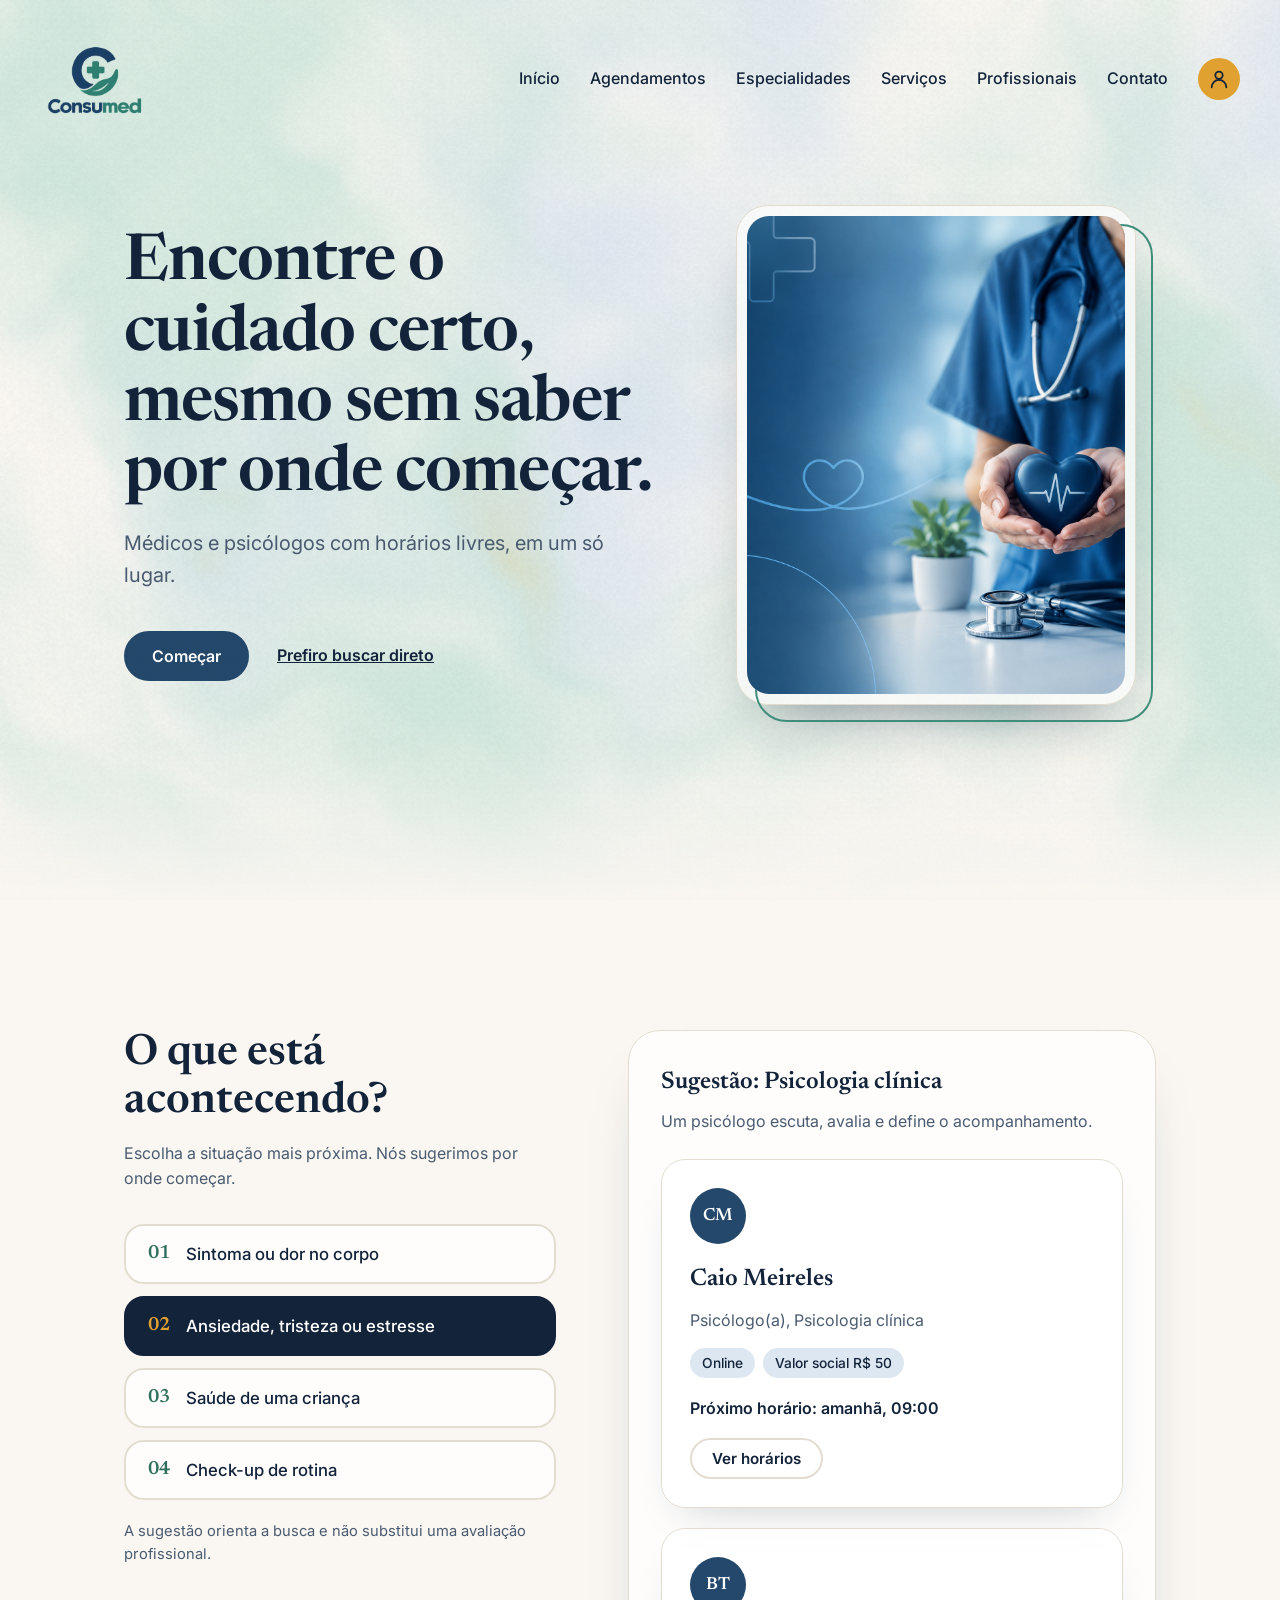
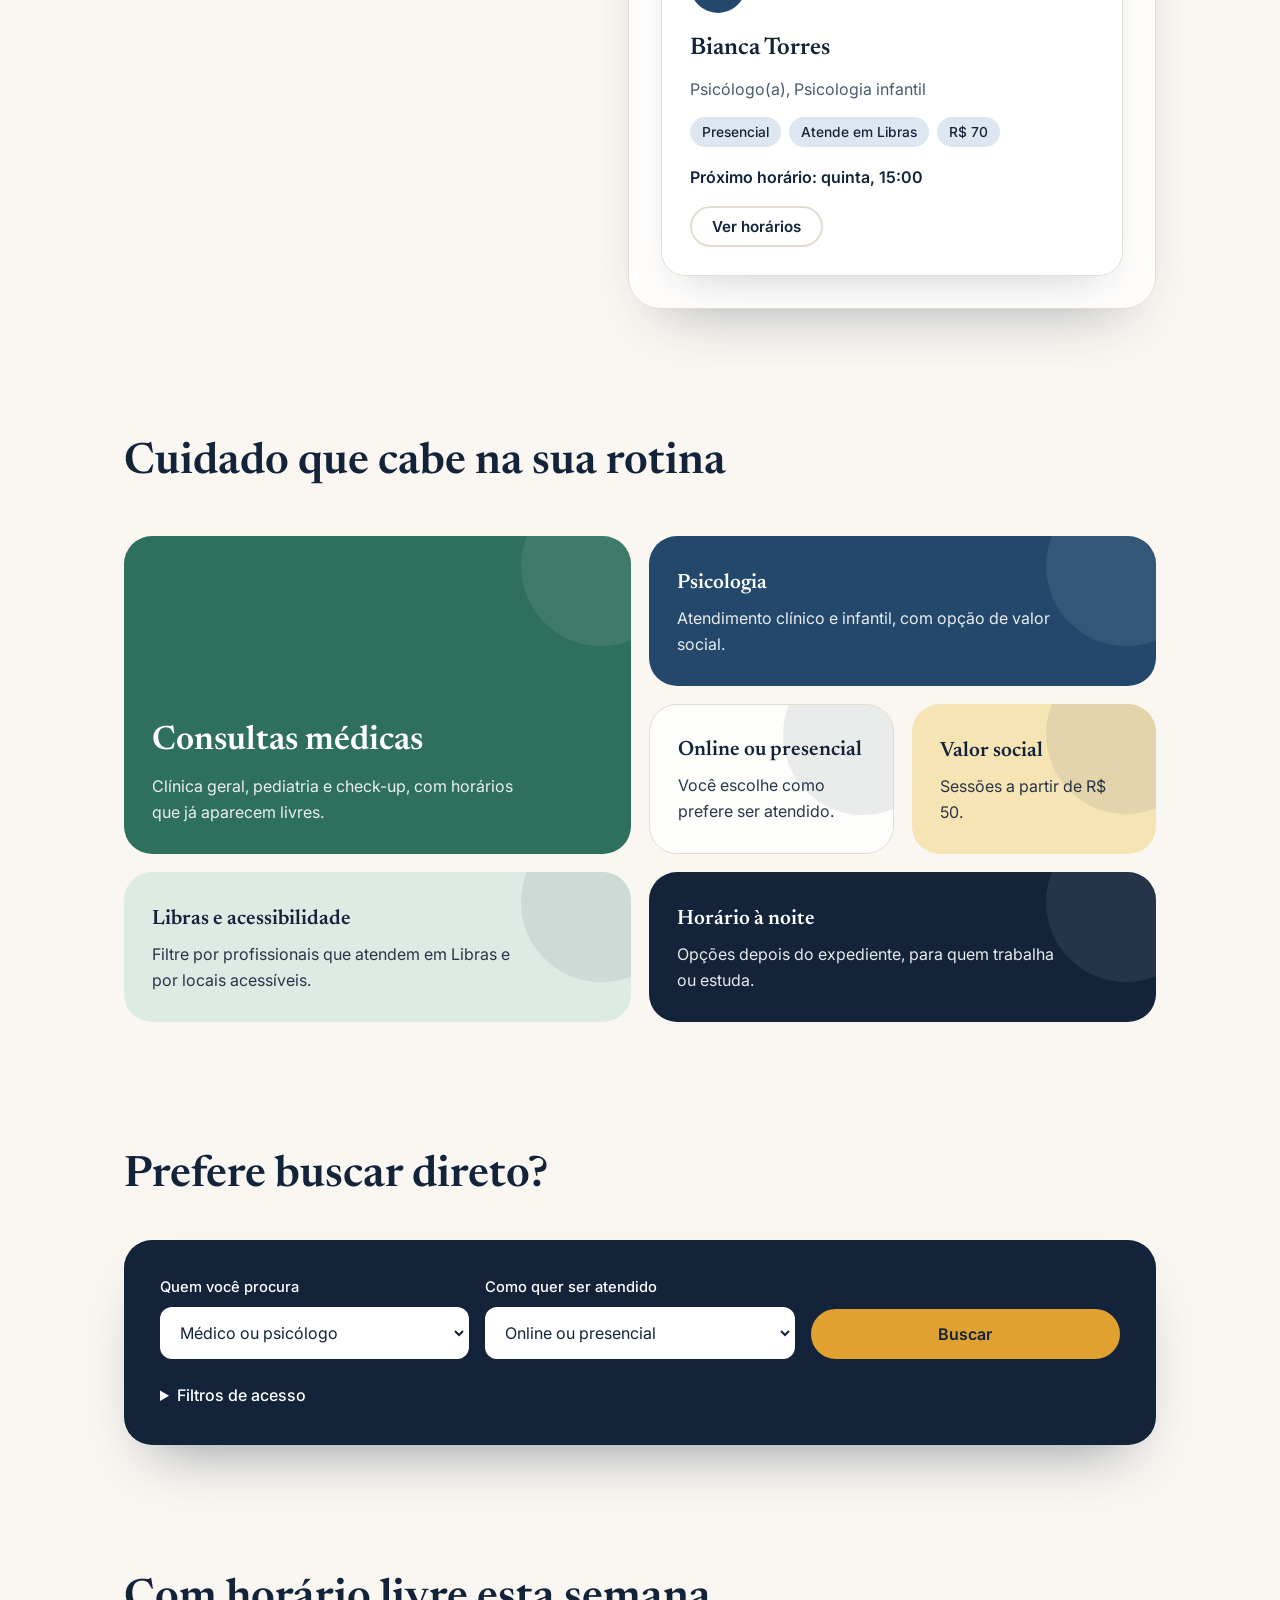
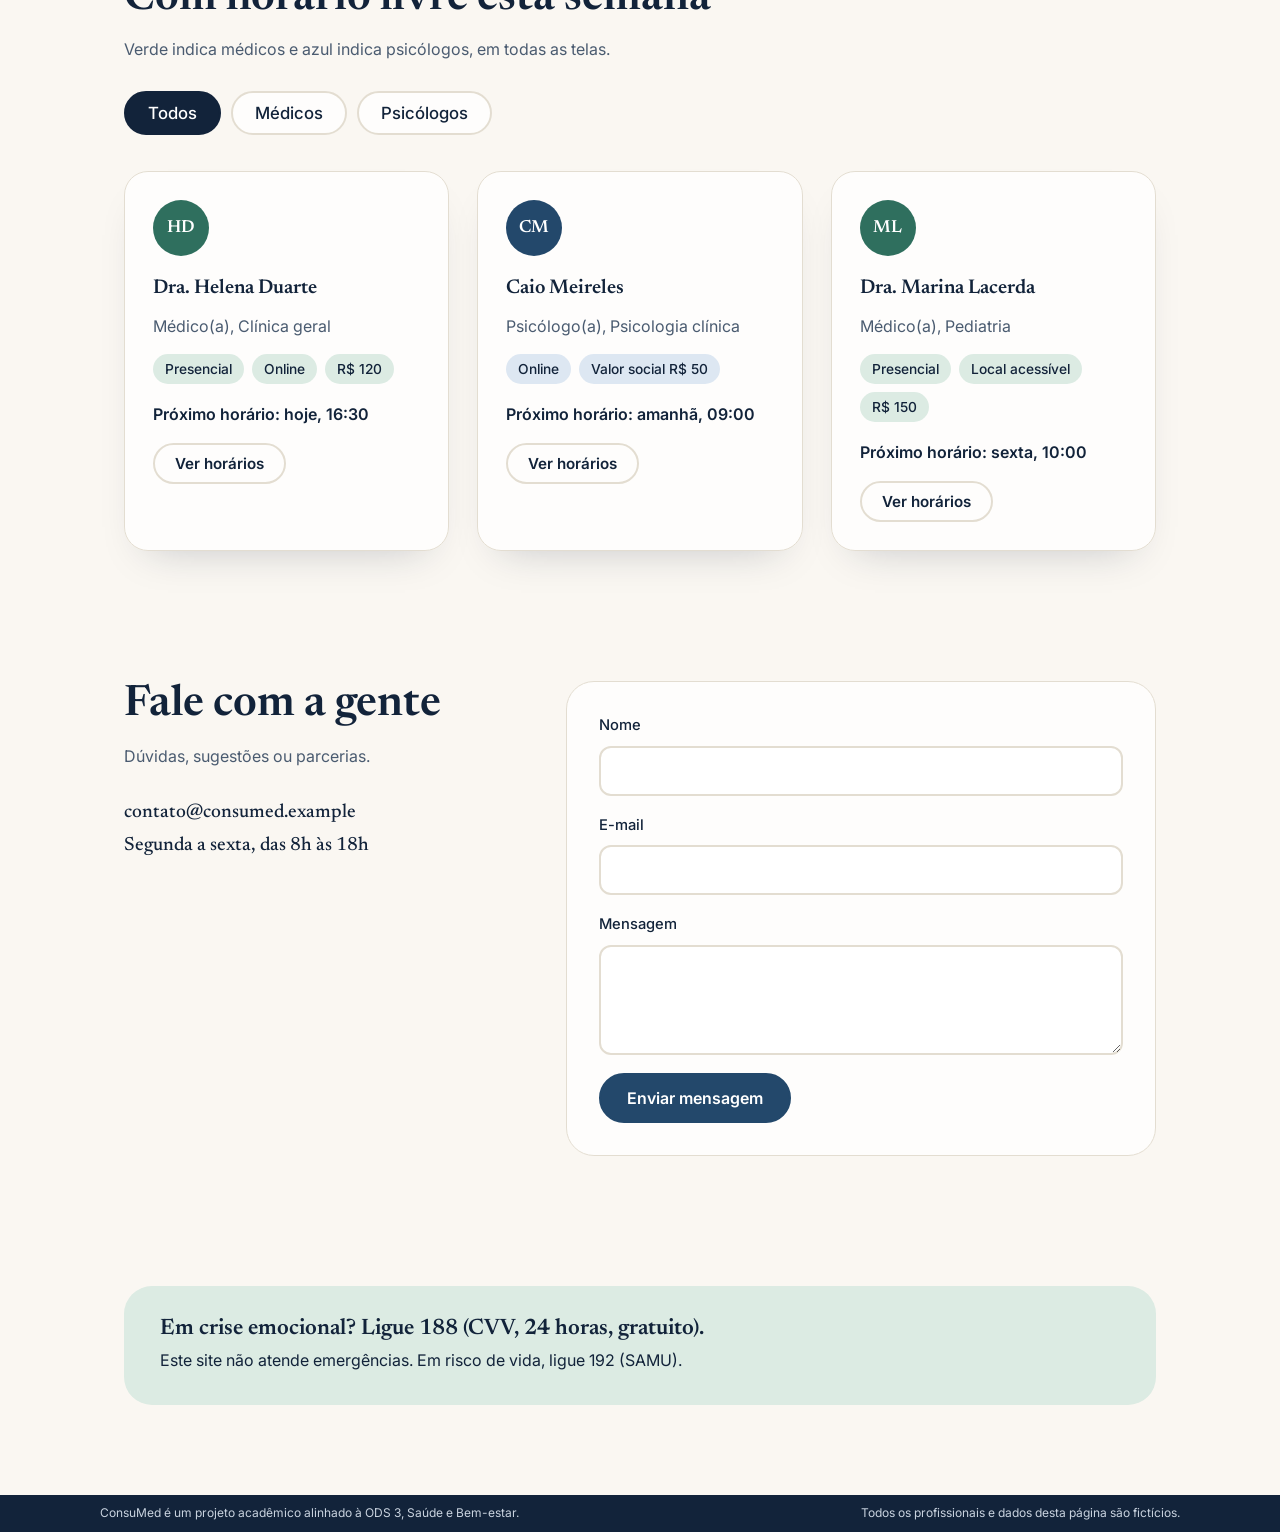
==== commit 867abf1e: "Adicionado autenticação, APIs e painel profissional. Grande adição de funcionalidades: backend reesc" ====
--- a/index.html
+++ b/index.html
@@ -24,7 +24,7 @@
                     <a class="l" href="index.html#servicos">Serviços</a>
                     <a class="l" href="index.html#profissionais">Profissionais</a>
                     <a class="l" href="index.html#contato">Contato</a>
-                    <a class="user" href="#" aria-label="Entrar na sua conta">
+                    <a class="user" href="login.html" aria-label="Entrar na sua conta">
                         <svg viewBox="0 0 24 24" width="22" height="22" fill="none" stroke="currentColor" stroke-width="2" stroke-linecap="round" stroke-linejoin="round" aria-hidden="true">
                             <circle cx="12" cy="8" r="4" />
                             <path d="M4 21c0-4.4 3.6-8 8-8s8 3.6 8 8" />
--- a/style.css
+++ b/style.css
@@ -274,7 +274,7 @@
     padding: 10px;
     background: rgba(255, 255, 255, 0.7);
     border: 1px solid var(--line);
-    border-radius: 999px 999px 32px 32px;
+    border-radius: 32px;
     box-shadow: 0 30px 60px -30px rgba(18, 35, 58, 0.5);
 }
 .moldura::before {
@@ -291,7 +291,7 @@
     width: 100%;
     height: 100%;
     overflow: hidden;
-    border-radius: 999px 999px 22px 22px;
+    border-radius: 22px;
     background: linear-gradient(160deg, var(--mint), var(--sky));
 }
 .foto::after {
@@ -305,7 +305,7 @@
     color: var(--muted);
     font: 500 0.95rem var(--sans);
     border: 2px dashed rgba(35, 72, 107, 0.3);
-    border-radius: 999px 999px 14px 14px;
+    border-radius: 14px;
 }
 .foto img {
     position: absolute;
@@ -1140,4 +1140,83 @@
     color: var(--muted);
     font-size: 0.92rem;
 }
+ 
+/* ===== Conta, painel e busca ===== */
+nav button.sair {
+    background: none;
+    border: 0;
+    color: inherit;
+    font: inherit;
+    font-weight: 500;
+    cursor: pointer;
+}
+nav button.sair:hover {
+    text-decoration: underline;
+    text-underline-offset: 6px;
+}
+.login {
+    max-width: 560px;
+}
+.login-caixa {
+    margin-top: 32px;
+}
+.login-caixa .tabs {
+    margin-top: 0;
+}
+.campos {
+    display: grid;
+    gap: 14px;
+}
+.campos .btn {
+    justify-self: start;
+}
+.busca {
+    margin-top: 18px;
+}
+.busca input {
+    border-color: var(--line);
+}
+.dias-semana-caixa {
+    margin: 0 0 22px;
+    padding: 0;
+    border: 0;
+}
+.dias-semana-caixa legend {
+    margin-bottom: 10px;
+    font-size: 0.82rem;
+    color: var(--muted);
+}
+.dias-semana {
+    display: flex;
+    flex-wrap: wrap;
+    gap: 8px;
+}
+.check {
+    display: flex;
+    align-items: center;
+    gap: 8px;
+    padding: 8px 14px;
+    border: 2px solid var(--line);
+    border-radius: 999px;
+    font-weight: 500;
+    cursor: pointer;
+}
+.check input {
+    width: auto;
+    min-height: 0;
+    accent-color: var(--blue);
+}
+.novo-horario {
+    display: flex;
+    gap: 10px;
+    margin-top: 14px;
+}
+.novo-horario input {
+    border-color: var(--line);
+}
+.pro.destaque {
+    box-shadow:
+        0 0 0 3px var(--amber),
+        0 20px 40px -24px rgba(18, 35, 58, 0.25);
+}
  
